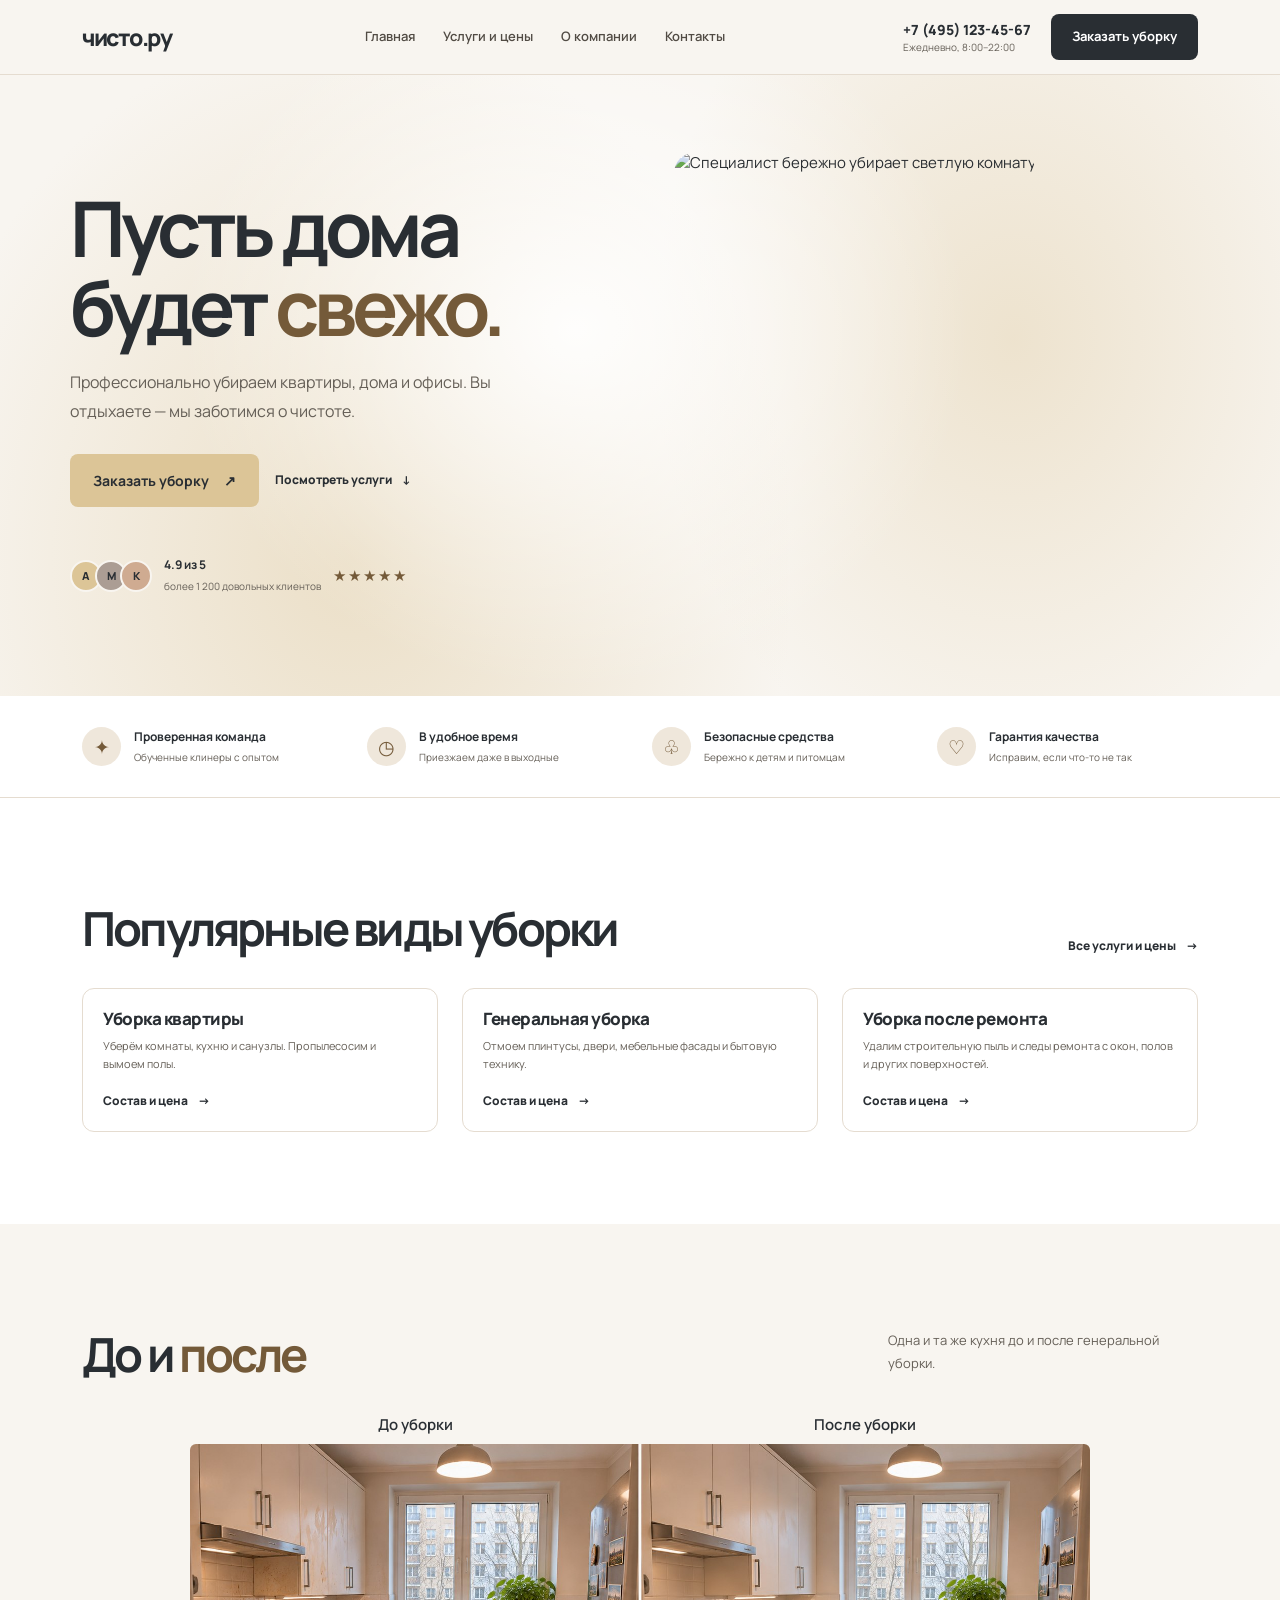
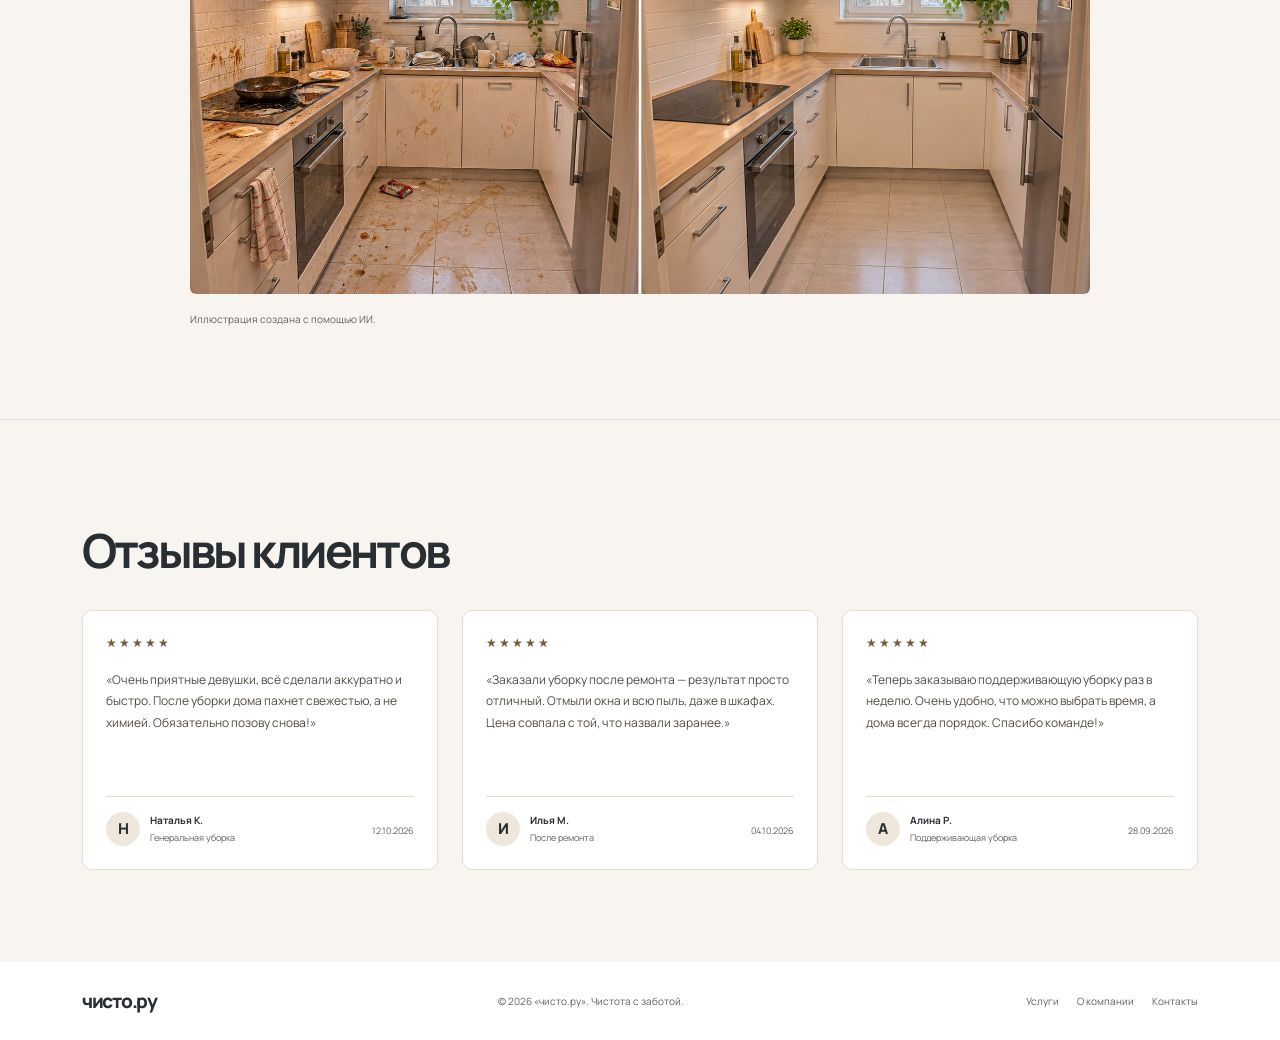
==== index.html @ b078b4db "feat: completed bootstrap website" ====
<!doctype html>
<html lang="ru">

<head>
  <meta charset="utf-8">
  <meta name="viewport" content="width=device-width, initial-scale=1">
  <meta name="description" content="Профессиональная уборка квартир, домов и офисов. Чисто, бережно, в удобное время.">
  <title>чисто.ру — клининговая компания</title>
  <link rel="preconnect" href="https://fonts.googleapis.com">
  <link rel="preconnect" href="https://fonts.gstatic.com" crossorigin>
  <link href="https://fonts.googleapis.com/css2?family=Manrope:wght@400;500;600;700;800&display=swap" rel="stylesheet">
  <link href="https://cdn.jsdelivr.net/npm/bootstrap@5.3.3/dist/css/bootstrap.min.css" rel="stylesheet">
  <link href="styles.css" rel="stylesheet">
</head>

<body>
  <nav class="navbar navbar-expand-lg sticky-top header">
    <div class="container"><a class="navbar-brand brand" href="#home">чисто.ру</a>
      <button class="navbar-toggler" type="button" data-bs-toggle="collapse" data-bs-target="#mainNav"
        aria-label="Открыть меню"><span class="navbar-toggler-icon"></span></button>
      <div class="collapse navbar-collapse" id="mainNav">
        <ul class="navbar-nav mx-auto mb-2 mb-lg-0">
          <li class="nav-item"><a class="nav-link header__link" href="#home">Главная</a></li>
          <li class="nav-item"><a class="nav-link header__link" href="services.html">Услуги и цены</a></li>
          <li class="nav-item"><a class="nav-link header__link" href="about.html">О компании</a></li>
          <li class="nav-item"><a class="nav-link header__link" href="contacts.html">Контакты</a></li>
        </ul>
        <div class="header__call"><a href="tel:+74951234567">+7 (495) 123-45-67</a><small>Ежедневно, 8:00–22:00</small>
        </div><button class="btn button--dark header__order" data-bs-toggle="modal"
          data-bs-target="#orderModal">Заказать уборку</button>
      </div>
    </div>
  </nav>

  <main>
    <section class="hero" id="home">
      <div class="container">
        <div class="row align-items-center g-5">
          <div class="col-lg-6 hero__content">
            <h1>Пусть дома<br>будет <em>свежо.</em></h1>
            <p class="hero__lead">Профессионально убираем квартиры, дома и офисы. Вы отдыхаете — мы заботимся о чистоте.
            </p>
            <div class="d-flex flex-wrap gap-3 align-items-center"><button class="btn button--accent btn-lg"
                data-bs-toggle="modal" data-bs-target="#orderModal">Заказать уборку <span>↗</span></button><a
                class="text-link" href="services.html">Посмотреть услуги <span>↓</span></a></div>
            <div class="hero__proof">
              <div class="hero__avatars"><span>А</span><span>М</span><span>К</span></div>
              <div><strong>4.9 из 5</strong><small>более 1 200 довольных клиентов</small></div>
              <div class="hero__stars">★★★★★</div>
            </div>
          </div>
          <div class="col-lg-6">
            <div class="hero__image"><img
                src="https://images.unsplash.com/photo-1581578731548-c64695cc6952?auto=format&fit=crop&w=1200&q=85"
                alt="Специалист бережно убирает светлую комнату">
            </div>
          </div>
        </div>
      </div>
    </section>

    <section class="benefits section--padded">
      <div class="container">
        <div class="row g-4">
          <div class="col-6 col-lg-3">
            <div class="benefits__item"><span class="benefits__icon">✦</span>
              <div><strong>Проверенная команда</strong><small>Обученные клинеры с опытом</small></div>
            </div>
          </div>
          <div class="col-6 col-lg-3">
            <div class="benefits__item"><span class="benefits__icon">◷</span>
              <div><strong>В удобное время</strong><small>Приезжаем даже в выходные</small></div>
            </div>
          </div>
          <div class="col-6 col-lg-3">
            <div class="benefits__item"><span class="benefits__icon">♧</span>
              <div><strong>Безопасные средства</strong><small>Бережно к детям и питомцам</small></div>
            </div>
          </div>
          <div class="col-6 col-lg-3">
            <div class="benefits__item"><span class="benefits__icon">♡</span>
              <div><strong>Гарантия качества</strong><small>Исправим, если что-то не так</small></div>
            </div>
          </div>
        </div>
      </div>
    </section>



    <section class="services section--padded" aria-labelledby="popularTitle">
      <div class="container">
        <div class="section-heading">
          <h2 id="popularTitle">Популярные виды уборки</h2>
          <a class="text-link" href="services.html">Все услуги и цены <span aria-hidden="true">→</span></a>
        </div>
        <div class="row g-4">
          <div class="col-md-4">
            <article class="service-card h-100 position-relative">
              <div class="service-card__body">
                <h3>Уборка квартиры</h3>
                <p>Уберём комнаты, кухню и санузлы. Пропылесосим и вымоем полы.</p>
                <a class="text-link stretched-link" href="services.html#apartment-cleaning">Состав и цена <span aria-hidden="true">→</span></a>
              </div>
            </article>
          </div>
          <div class="col-md-4">
            <article class="service-card h-100 position-relative">
              <div class="service-card__body">
                <h3>Генеральная уборка</h3>
                <p>Отмоем плинтусы, двери, мебельные фасады и бытовую технику.</p>
                <a class="text-link stretched-link" href="services.html#deep-cleaning">Состав и цена <span aria-hidden="true">→</span></a>
              </div>
            </article>
          </div>
          <div class="col-md-4">
            <article class="service-card h-100 position-relative">
              <div class="service-card__body">
                <h3>Уборка после ремонта</h3>
                <p>Удалим строительную пыль и следы ремонта с окон, полов и других поверхностей.</p>
                <a class="text-link stretched-link" href="services.html#post-renovation-cleaning">Состав и цена <span aria-hidden="true">→</span></a>
              </div>
            </article>
          </div>
        </div>
      </div>
    </section>

    <section class="comparison section--padded" aria-labelledby="comparisonTitle">
      <div class="container">
        <div class="section-heading">
          <h2 id="comparisonTitle">До и <em>после</em></h2>
          <p>Одна и та же кухня до и после генеральной уборки.</p>
        </div>
        <figure class="comparison__figure mx-auto mb-0">
          <div class="row g-0 text-center mb-2 fw-semibold" aria-hidden="true">
            <span class="col-6">До уборки</span>
            <span class="col-6">После уборки</span>
          </div>
          <img class="img-fluid rounded" src="kitchen-cleaning-before-after.jpg" width="1774" height="887" loading="lazy"
            alt="Одна и та же кухня целиком: слева грязная посуда, пятна и мусор, справа чистые поверхности и пол">
          <figcaption class="comparison__note">Иллюстрация создана с помощью ИИ.</figcaption>
        </figure>
      </div>
    </section>

    <section class="reviews section--padded border-top" aria-labelledby="homeReviewsTitle">
      <div class="container">
        <div class="section-heading">
          <h2 id="homeReviewsTitle">Отзывы клиентов</h2>
        </div>
        <div class="row g-4">
            <div class="col-md-4">
                <article class="review-card">
                    <div class="review-card__stars">★★★★★</div>
                    <p>«Очень приятные девушки, всё сделали аккуратно и быстро. После уборки дома пахнет
                        свежестью, а не химией. Обязательно позову снова!»</p>
                    <div class="review-card__person"><span>Н</span>
                        <div><strong>Наталья К.</strong><small>Генеральная уборка</small></div>
                        <time>12.10.2026</time>
                    </div>
                </article>
            </div>
            <div class="col-md-4">
                <article class="review-card">
                    <div class="review-card__stars">★★★★★</div>
                    <p>«Заказали уборку после ремонта — результат просто отличный. Отмыли окна и всю пыль, даже
                        в шкафах. Цена совпала с той, что назвали заранее.»</p>
                    <div class="review-card__person"><span>И</span>
                        <div><strong>Илья М.</strong><small>После ремонта</small></div><time>04.10.2026</time>
                    </div>
                </article>
            </div>
            <div class="col-md-4">
                <article class="review-card">
                    <div class="review-card__stars">★★★★★</div>
                    <p>«Теперь заказываю поддерживающую уборку раз в неделю. Очень удобно, что можно выбрать
                        время, а дома всегда порядок. Спасибо команде!»</p>
                    <div class="review-card__person"><span>А</span>
                        <div><strong>Алина Р.</strong><small>Поддерживающая уборка</small></div>
                        <time>28.09.2026</time>
                    </div>
                </article>
            </div>
        </div>
      </div>
    </section>
  </main>
  <footer class="footer">
    <div class="container d-flex flex-wrap justify-content-between align-items-center gap-3"><a
        class="navbar-brand brand" href="#home">чисто.ру</a><small>© 2026 «чисто.ру». Чистота с заботой.</small>
      <div><a href="services.html">Услуги</a><a href="about.html">О компании</a><a href="contacts.html">Контакты</a>
      </div>
    </div>
  </footer>

  <div class="modal fade" id="orderModal" tabindex="-1" aria-labelledby="orderTitle" aria-hidden="true">
    <div class="modal-dialog modal-dialog-centered">
      <div class="modal-content order-modal">
        <div class="modal-header">
          <div><span class="eyebrow">Это займёт минуту</span>
            <h2 class="modal-title" id="orderTitle">Заказать <em>уборку</em></h2>
          </div><button type="button" class="btn-close" data-bs-dismiss="modal" aria-label="Закрыть"></button>
        </div>
        <form id="orderForm">
          <div class="modal-body">
            <div class="row g-3">
              <div class="col-12"><label class="form-label" for="orderName">Ваше имя</label><input class="form-control"
                  id="orderName" name="name" placeholder="Как к вам обращаться?" required></div>
              <div class="col-12"><label class="form-label" for="orderPhone">Телефон</label><input class="form-control"
                  id="orderPhone" name="phone" type="tel" placeholder="+7 (___) ___-__-__" required></div>
              <div class="col-md-7"><label class="form-label" for="orderService">Вид уборки</label><select
                  class="form-select" id="orderService" name="service" required>
                  <option value="" selected disabled>Выберите услугу</option>
                  <option>Уборка квартиры</option>
                  <option>Уборка дома</option>
                  <option>Уборка офиса</option>
                  <option>Генеральная уборка</option>
                  <option>Уборка после ремонта</option>
                  <option>Поддерживающая уборка</option>
                </select></div>
              <div class="col-md-5"><label class="form-label" for="orderArea">Площадь, м²</label><input
                  class="form-control" id="orderArea" name="area" type="number" min="1" placeholder="Например, 60"
                  required></div>
              <div class="col-12"><label class="form-label" for="orderDate">Желаемая дата</label><input
                  class="form-control" id="orderDate" name="date" type="date" required></div>
            </div>
            <div class="form__success mt-3" role="status" hidden>Поля заполнены. В демонстрационном режиме данные не отправляются.</div>
          </div>
          <div class="modal-footer"><button class="btn button--accent w-100" type="submit">Проверить заявку
              <span>↗</span></button><small>Нажимая кнопку, вы соглашаетесь на обработку персональных данных.</small>
          </div>
        </form>
      </div>
    </div>
  </div>
  <script src="https://cdn.jsdelivr.net/npm/bootstrap@5.3.3/dist/js/bootstrap.bundle.min.js"></script>
  <script src="script.js"></script>
</body>

</html>
---- styles.css ----
/* Переменные, сброс и базовые стили */
:root {
  --ink: #292e33;
  --ink-hover: #424950;
  --champagne: #dcc597;
  --champagne-soft: #efe7db;
  --accent-ink: #745a39;
  --paper: #f8f5f0;
  --muted: #655f57;
  --line: #e5dcd0;
}
* {
  box-sizing: border-box;
}
html {
  scroll-behavior: smooth;
  scroll-padding-top: 85px;
}
body {
  font-family: 'Manrope',sans-serif;
  color: var(--ink);
  background: #fff;
  font-size: 15px;
}
/* Шапка и бренд */
.header {
  background: rgba(248,245,240,.96);
  border-bottom: 1px solid var(--line);
  padding: 14px 0;
}
.brand {
  font-size: 23px;
  font-weight: 800;
  letter-spacing: -1.3px;
  color: var(--ink);
  display: flex;
  align-items: center;
}
.brand:hover {
  color: var(--ink);
}
.header__link {
  font-size: 13px;
  font-weight: 600;
  color: #514b44!important;
  padding: 10px 14px!important;
  border-radius: 8px;
}
@media (prefers-reduced-motion: no-preference) {
  .header__link {
    transition: background-color .2s ease, color .2s ease;
  }
}
.header__link:hover,
.header__link:focus-visible {
  background-color: var(--champagne-soft);
  color: var(--ink)!important;
}
.header__call {
  display: flex;
  flex-direction: column;
  margin-right: 20px;
}
.header__call a {
  font-weight: 800;
  color: var(--ink);
  text-decoration: none;
  font-size: 14px;
}
.header__call small {
  font-size: 10px;
  color: var(--muted);
}
.btn {
  --bs-btn-focus-shadow-rgb: 116,90,57;
  border-radius: 8px;
  font-weight: 700;
  font-size: 13px;
  padding: 12px 20px;
}
.button--dark {
  background: var(--ink);
  color: white;
}
.button--dark:hover,
.button--dark:focus-visible {
  background: var(--ink-hover);
  color: #fff;
}
.button--accent {
  background: var(--champagne);
  color: var(--ink);
  border: 0;
}
.button--accent:hover,
.button--accent:focus-visible {
  background: #ceb27e;
  color: var(--ink);
}
.button--accent span {
  margin-left: 12px;
}
/* Главный экран */
.hero {
  padding: 72px 0 80px;
  background: var(--paper);
  background-image:
    radial-gradient(ellipse at center, rgba(255,255,255,.9), transparent 68%),
    radial-gradient(ellipse at center, rgba(220,197,151,.46), transparent 72%),
    radial-gradient(ellipse at center, rgba(220,197,151,.38), transparent 70%);
  background-repeat: no-repeat;
  background-size: 64% 120%, 68% 170%, 57% 150%;
  background-position: 36% 95%, -20% 10%, 118% 65%;
  overflow: hidden;
}
@media (prefers-reduced-motion: no-preference) {
  .hero {
    animation: hero-steam 14s ease-in-out 2 alternate;
  }
}
@keyframes hero-steam {
  to {
    background-position: 71% 38%, 28% 85%, 80% 15%;
  }
}
.hero__content {
  padding: 20px 25px 20px 12px;
}
.eyebrow {
  display: inline-flex;
  align-items: center;
  gap: 9px;
  color: var(--accent-ink);
  font-weight: 800;
  letter-spacing: 1.1px;
  text-transform: uppercase;
  font-size: 10px;
}
.eyebrow i {
  width: 7px;
  height: 7px;
  border-radius: 100%;
  background: var(--champagne);
}
h1,h2,h3,p {
  margin-top: 0;
}
h1 {
  font-size: clamp(50px,6vw,78px);
  line-height: 1.04;
  letter-spacing: -5px;
  font-weight: 700;
  margin: 21px 0;
}
h1 em,h2 em {
  font-style: normal;
  color: var(--accent-ink);
}
.hero__lead {
  font-size: 16px;
  line-height: 1.8;
  color: var(--muted);
  max-width: 440px;
  margin-bottom: 28px;
}
.btn-lg {
  padding: 16px 23px;
  font-size: 14px;
}
.text-link {
  color: var(--ink);
  font-size: 12px;
  font-weight: 800;
  text-decoration: none;
  border: 0;
  background: none;
}
.text-link span {
  margin-left: 8px;
}
.text-link:hover {
  color: var(--accent-ink);
}
.hero__proof {
  display: flex;
  align-items: center;
  gap: 12px;
  margin-top: 49px;
}
.hero__avatars {
  display: flex;
  padding-left: 0;
}
.hero__avatars span {
  display: grid;
  place-items: center;
  width: 32px;
  height: 32px;
  border-radius: 50%;
  border: 2px solid var(--paper);
  margin-left: -7px;
  background: #cfab91;
  font-size: 11px;
  font-weight: 800;
}
.hero__avatars span:first-child {
  margin-left: 0;
  background: var(--champagne);
}
.hero__avatars span:nth-child(2) {
  background: #ab9d94;
}
.hero__proof strong {
  font-size: 12px;
  display: block;
}
.hero__proof small {
  font-size: 10px;
  color: var(--muted);
}
.hero__stars {
  margin-right: auto;
  color: var(--accent-ink);
  letter-spacing: 2px;
}
.hero__image {
  height: 460px;
  position: relative;
  border-radius: 180px 180px 12px 12px;
  overflow: visible;
  margin: 0 20px 0 10px;
}
.hero__image>img {
  width: 100%;
  height: 100%;
  object-fit: cover;
  border-radius: inherit;
  filter: saturate(.75);
}
.hero__note {
  position: absolute;
  bottom: 25px;
  left: -35px;
  background: #fff;
  padding: 15px 19px;
  border-radius: 10px;
  display: flex;
  gap: 12px;
  align-items: center;
  box-shadow: 0 12px 35px #292e331c;
}
.hero__note-icon {
  display: grid;
  place-items: center;
  background: var(--champagne);
  width: 34px;
  height: 34px;
  border-radius: 50%;
  font-size: 18px;
}
.hero__note strong,.hero__note small {
  display: block;
}
.hero__note strong {
  font-size: 12px;
}
.hero__note small {
  font-size: 10px;
  color: var(--muted);
  margin-top: 3px;
}
/* Общие отступы секций */
.section--padded {
  padding: 92px 0;
}
/* Преимущества */
.benefits {
  padding: 31px 0;
  border-bottom: 1px solid var(--line);
}
.benefits__item {
  display: flex;
  align-items: center;
  gap: 13px;
  height: 100%;
}
.benefits__icon {
  flex: 0 0 39px;
  height: 39px;
  border-radius: 50%;
  display: grid;
  place-items: center;
  background: var(--champagne-soft);
  color: var(--accent-ink);
  font-size: 19px;
}
.benefits__item strong,.benefits__item small {
  display: block;
}
.benefits__item strong {
  font-size: 12px;
}
.benefits__item small {
  font-size: 10px;
  color: var(--muted);
  margin-top: 4px;
}
/* Услуги и цены */
.services {
  background: #fff;
}
.section-heading {
  display: flex;
  align-items: flex-end;
  justify-content: space-between;
  margin-bottom: 33px;
}
.section-heading h2,.about__content h2,.contacts__info h2 {
  font-size: 47px;
  line-height: 1.12;
  letter-spacing: -2.8px;
  font-weight: 700;
  margin: 12px 0 0;
}
.section-heading>p {
  max-width: 310px;
  color: var(--muted);
  font-size: 13px;
  line-height: 1.8;
  margin-bottom: 5px;
}
.service-filters {
  display: flex;
  gap: 8px;
  flex-wrap: wrap;
  margin-bottom: 22px;
}
.service-filters__button {
  border: 1px solid var(--line);
  color: var(--muted);
  border-radius: 25px;
  background: #fff;
  padding: 9px 16px;
  font: 600 11px 'Manrope',sans-serif;
}
.service-filters__button.service-filters__button--active,.service-filters__button:hover {
  background: var(--ink);
  color: #fff;
  border-color: var(--ink);
}
.services__item {
  transition: opacity .2s,transform .2s;
}
.services__item.services__item--hidden {
  display: none;
}
.service-card {
  border: 1px solid var(--line);
  border-radius: 12px;
  overflow: hidden;
  height: 100%;
  transition: transform .2s,box-shadow .2s;
}
.service-card:hover {
  transform: translateY(-4px);
  box-shadow: 0 15px 35px #292e3310;
}
.service-card__photo {
  height: 180px;
  position: relative;
  background-size: cover;
  background-position: center;
}
.service-card__photo:after {
  content: '';
  position: absolute;
  inset: 0;
  background: linear-gradient(0deg,#292e3380,transparent 60%);
}
.service-card__photo span {
  position: absolute;
  left: 17px;
  bottom: 14px;
  z-index: 1;
  color: #fff;
  font-size: 10px;
  letter-spacing: .6px;
  text-transform: uppercase;
}
.service-card__photo--bathroom {
  background-image: url('https://images.unsplash.com/photo-1584622650111-993a426fbf0a?auto=format&fit=crop&w=900&q=80');
}
.service-card__photo--living-room {
  background-image: url('https://images.unsplash.com/photo-1600607687939-ce8a6c25118c?auto=format&fit=crop&w=900&q=80');
}
.service-card__photo--renovation {
  background-image: url('https://images.unsplash.com/photo-1600566753086-00f18fb6b3ea?auto=format&fit=crop&w=900&q=80');
}
.service-card__photo--house {
  background-image: url('https://images.unsplash.com/photo-1600210492486-724fe5c67fb0?auto=format&fit=crop&w=900&q=80');
}
.service-card__photo--office {
  background-image: url('https://images.unsplash.com/photo-1497366754035-f200968a6e72?auto=format&fit=crop&w=900&q=80');
}
.service-card__photo--apartment {
  background-image: url('https://images.unsplash.com/photo-1600607687920-4e2a09cf159d?auto=format&fit=crop&w=900&q=80');
}
.service-card__body {
  padding: 20px;
}
.service-card__body h3 {
  font-size: 17px;
  font-weight: 800;
  letter-spacing: -.5px;
}
.service-card__arrow {
  color: var(--accent-ink);
  font-size: 20px;
  line-height: 18px;
}
.service-card__body p {
  font-size: 11px;
  color: var(--muted);
  min-height: 34px;
  line-height: 1.6;
}
.service-card__body ul {
  list-style: none;
  padding: 0;
  margin: 15px 0 20px;
  border-top: 1px solid var(--line);
}
.service-card__body li {
  font-size: 11px;
  color: #514b44;
  padding: 7px 0;
  border-bottom: 1px solid var(--line);
}
.service-card__body li:before {
  content: '✓';
  color: var(--accent-ink);
  margin-right: 8px;
}
.service-card__price-row {
  display: flex;
  align-items: center;
  justify-content: space-between;
}
.service-card__price-row>span {
  font-size: 11px;
  color: var(--muted);
}
.service-card__price-row b {
  font-size: 16px;
  color: var(--ink);
}
.service-card__price-row .text-link {
  font-size: 10px;
}
.services__note,.comparison__note {
  font-size: 10px;
  color: var(--muted);
  margin-top: 18px;
}
/* Примеры уборки */
.comparison {
  background: var(--paper);
}
.comparison__figure {
  max-width: 900px;
}
/* О компании */
.about__image {
  height: 490px;
  position: relative;
}
.about__image img {
  width: 100%;
  height: 100%;
  object-fit: cover;
  border-radius: 12px 130px 12px 12px;
}
.about__stamp {
  position: absolute;
  right: -15px;
  bottom: 30px;
  background: var(--champagne);
  width: 110px;
  height: 110px;
  border-radius: 50%;
  display: flex;
  flex-direction: column;
  justify-content: center;
  align-items: center;
  transform: rotate(9deg);
}
.about__stamp strong {
  font-size: 30px;
  line-height: 1;
}
.about__stamp small {
  text-align: center;
  font-size: 9px;
  line-height: 1.4;
}
.about__content {
  padding-left: 35px;
}
.about__content h2 {
  margin: 13px 0 18px;
}
.about__content>p,.contacts__info>p {
  color: var(--muted);
  font-size: 13px;
  line-height: 1.8;
}
.about__points {
  margin: 25px 0;
}
.about__points>div {
  display: flex;
  gap: 16px;
  padding: 12px 0;
  border-bottom: 1px solid var(--line);
}
.about__points b {
  font-size: 11px;
  color: var(--accent-ink);
}
.about__points strong,.about__points small {
  display: block;
}
.about__points strong {
  font-size: 12px;
}
.about__points small {
  font-size: 10px;
  color: var(--muted);
  margin-top: 4px;
}
.button--outline-dark {
  border: 1px solid #8a7761;
  color: var(--ink);
  font-size: 11px;
}
.button--outline-dark:hover,
.button--outline-dark:focus-visible {
  background: var(--ink);
  color: white;
}
/* Отзывы */
.reviews {
  background: var(--paper);
}
.reviews__score {
  text-align: right;
}
.reviews__score span,.review-card__stars {
  color: var(--accent-ink);
  letter-spacing: 2px;
}
.reviews__score strong,.reviews__score small {
  display: block;
}
.reviews__score strong {
  font-size: 16px;
  margin-top: 5px;
}
.reviews__score small {
  font-size: 10px;
  color: var(--muted);
}
.review-card {
  height: 100%;
  background: #fff;
  border: 1px solid var(--line);
  border-radius: 10px;
  padding: 23px;
}
.review-card__stars {
  font-size: 12px;
}
.review-card>p {
  font-size: 12px;
  line-height: 1.8;
  color: #514b44;
  min-height: 110px;
  margin: 17px 0;
}
.review-card__person {
  display: flex;
  align-items: center;
  gap: 10px;
  border-top: 1px solid var(--line);
  padding-top: 15px;
}
.review-card__person>span {
  width: 34px;
  height: 34px;
  border-radius: 50%;
  background: var(--champagne-soft);
  display: grid;
  place-items: center;
  font-weight: 800;
}
.review-card__person strong,.review-card__person small {
  display: block;
}
.review-card__person strong {
  font-size: 10px;
}
.review-card__person small,.review-card__person time {
  font-size: 9px;
  color: var(--muted);
  margin-top: 3px;
}
.review-card__person time {
  margin-left: auto;
}
/* Контакты и форма */
.contacts {
  background: var(--ink);
  padding: 80px 0;
}
.contacts__layout {
  display: grid;
  grid-template-columns: 1fr 390px;
  gap: 80px;
  max-width: 970px;
  margin: auto;
  align-items: center;
}
.contacts__info .eyebrow {
  color: var(--champagne);
}
.contacts__info h2 {
  color: white;
  margin: 15px 0;
}
.contacts__info h2 em {
  color: var(--champagne);
}
.contacts__info>p {
  color: #e8e0d6;
  max-width: 360px;
  margin-bottom: 28px;
}
.contacts__detail {
  margin-top: 17px;
}
.contacts__detail small,.contacts__detail strong,.contacts__detail a {
  display: block;
}
.contacts__detail small {
  color: #cfc4b6;
  font-size: 10px;
}
.contacts__detail a,.contacts__detail strong {
  color: #fff;
  font-size: 14px;
  text-decoration: none;
  margin-top: 4px;
}
.contact-form {
  padding: 28px;
  background: #fff;
  border-radius: 12px;
}
.contact-form h3 {
  font-size: 19px;
  font-weight: 800;
  margin-bottom: 5px;
}
.contact-form>p {
  font-size: 11px;
  color: var(--muted);
  margin-bottom: 20px;
}
.contact-form label,.form-label {
  font-size: 10px;
  font-weight: 700;
  margin-bottom: 6px;
}
.form-control,.form-select {
  border-color: #b8ab9c;
  border-radius: 7px;
  padding: 11px 12px;
  font-size: 12px;
  margin-bottom: 14px;
}
.form-control:focus,.form-select:focus {
  border-color: var(--accent-ink);
  box-shadow: 0 0 0 .2rem #dcc59770;
}
.contact-form__privacy,.modal-footer>small {
  display: block;
  color: var(--muted);
  font-size: 9px;
  line-height: 1.5;
  margin-top: 11px;
}
.form__success {
  font-size: 12px;
  color: var(--ink);
  background: var(--champagne-soft);
  padding: 11px;
  border-radius: 7px;
}
/* Подвал и модальное окно */
.footer {
  padding: 25px 0;
}
.footer .brand {
  font-size: 19px;
}
.footer>div>small {
  color: var(--muted);
  font-size: 10px;
}
.footer>div>div {
  display: flex;
  gap: 18px;
}
.footer>div>div a {
  font-size: 10px;
  color: var(--muted);
  text-decoration: none;
}
.order-modal {
  border: 0;
  border-radius: 13px;
  padding: 5px;
}
.modal-header,.modal-footer {
  border: 0;
  padding: 22px 25px 12px;
}
.modal-title {
  font-size: 32px;
  font-weight: 800;
  letter-spacing: -1.5px;
  margin-top: 7px;
}
.modal-body {
  padding: 10px 25px;
}
.modal-footer {
  padding: 10px 25px 24px;
  display: block;
}
.modal-footer .btn {
  padding: 14px;
}
.modal-footer>small {
  text-align: center;
}
.btn-close {
  --bs-btn-close-focus-shadow: 0 0 0 .2rem #dcc59770;
  align-self: flex-start;
}
.form-label {
  margin-bottom: 6px;
}
/* Адаптивные правила */
@media(max-width:991px) {
  .navbar-collapse {
    padding: 12px 0;
  }
  .header__call {
    margin: 10px 0;
  }
  /* Главный экран */
  .hero {
    padding: 50px 0;
  }
  .hero__image {
    height: 390px;
    margin: 0 10px;
  }
  .hero__content {
    padding: 0;
  }
  .contacts__layout {
    grid-template-columns: 1fr 340px;
    gap: 35px;
  }
}
@media(max-width:767px) {
  /* Общие отступы секций */
  .section--padded {
    padding: 65px 0;
  }
  /* Главный экран */
  .hero {
    padding: 45px 0 55px;
  }
  .hero__content {
    padding: 0 5px;
  }
  .hero h1 {
    font-size: 60px;
  }
  .hero__image {
    height: 330px;
    margin: 15px 15px 10px 20px;
  }
  .hero__note {
    left: -15px;
  }
  .section-heading {
    align-items: flex-start;
    gap: 18px;
    flex-direction: column;
  }
  .section-heading h2,.about__content h2,.contacts__info h2 {
    font-size: 39px;
  }
  .section-heading>p {
    margin: 0;
  }
  /* О компании */
  .about__image {
    height: 370px;
    margin-right: 15px;
  }
  .about__content {
    padding: 10px 8px 0;
  }
  .contacts__layout {
    grid-template-columns: 1fr;
    gap: 30px;
  }
  .contact-form {
    max-width: 480px;
  }
  /* Контакты и форма */
  .contacts {
    padding: 60px 0;
  }
  .review-card>p {
    min-height: 0;
  }
  .reviews__score {
    align-self: flex-end;
  }
  .footer>div {
    justify-content: center!important;
    text-align: center;
  }
  .footer>div>div {
    width: 100%;
    justify-content: center;
  }
}
@media(max-width:420px) {
  .hero h1 {
    font-size: 53px;
  }
  .hero__proof {
    gap: 7px;
  }
  .hero__stars {
    font-size: 12px;
    letter-spacing: 1px;
  }
  .benefits__item {
    align-items: flex-start;
    gap: 8px;
  }
  .benefits__item strong {
    font-size: 10px;
  }
  .benefits__item small {
    font-size: 9px;
  }
  .benefits__icon {
    flex-basis: 32px;
    height: 32px;
  }
}
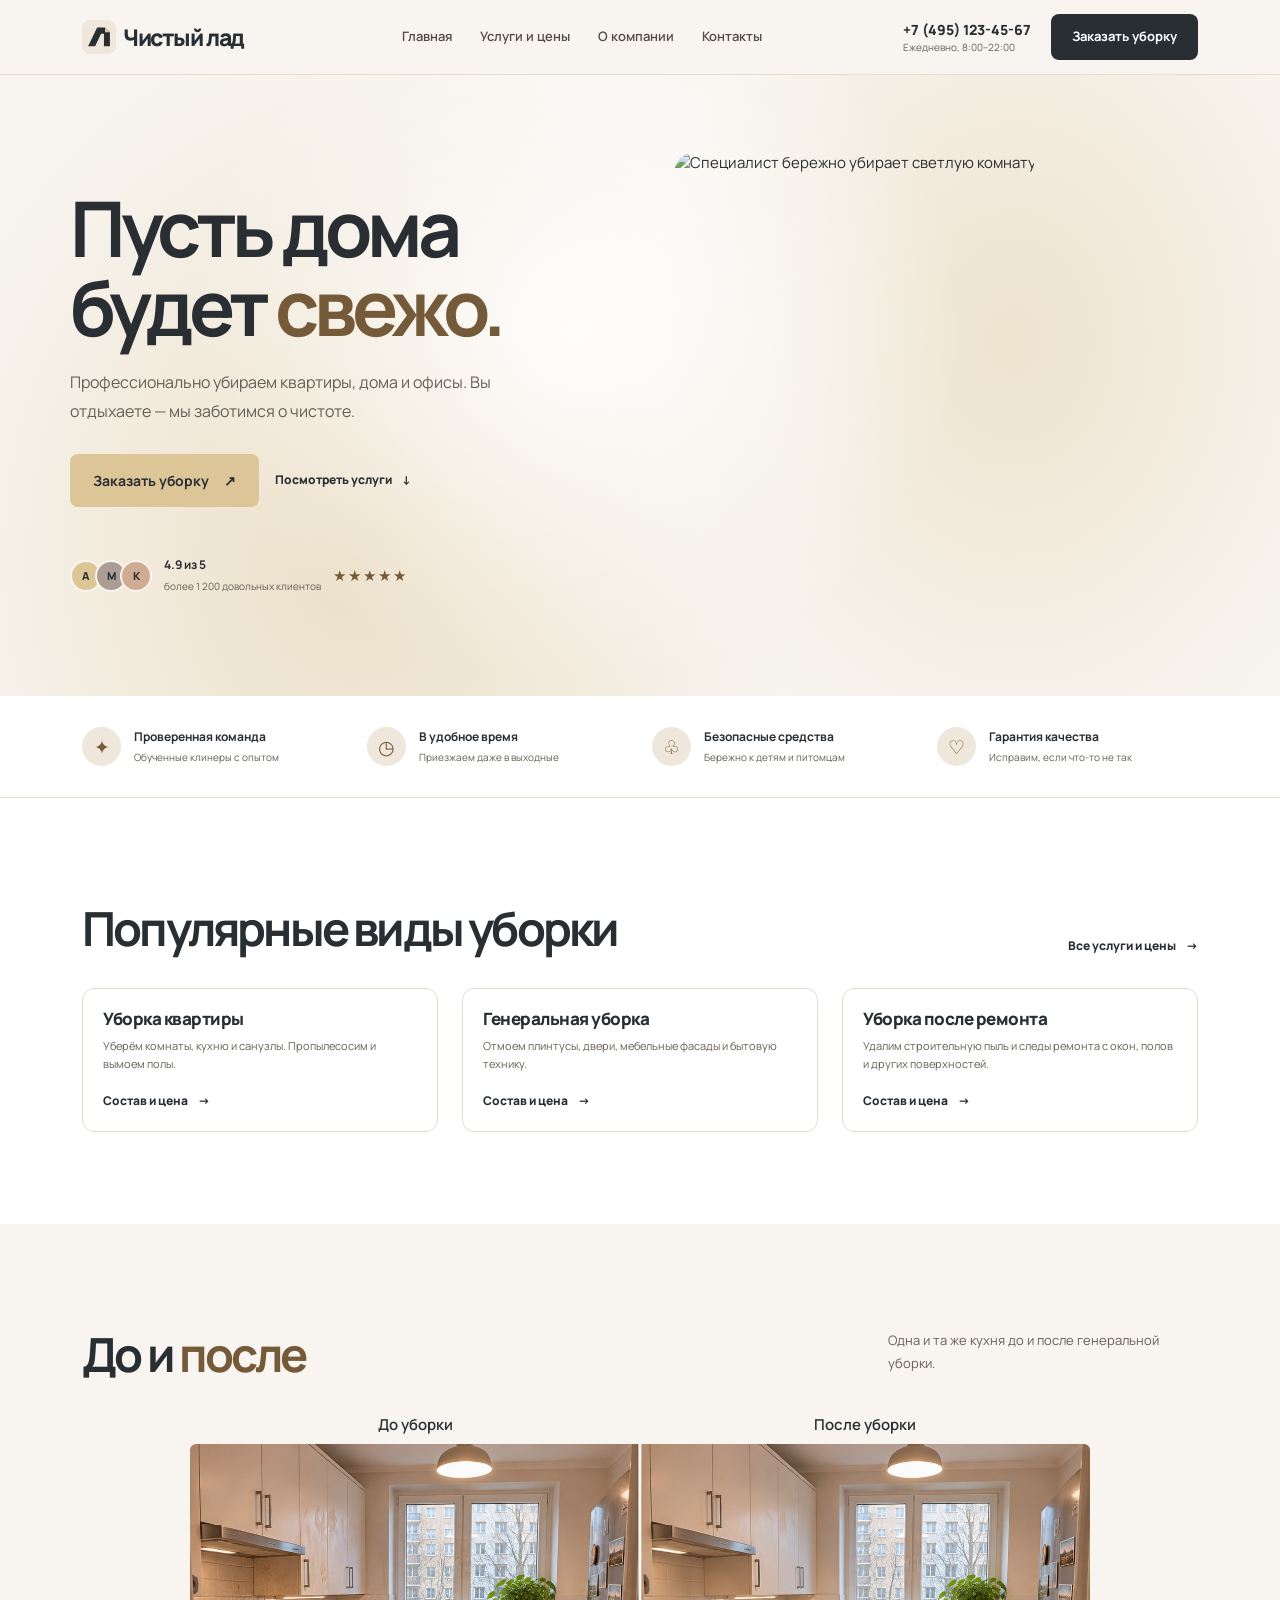
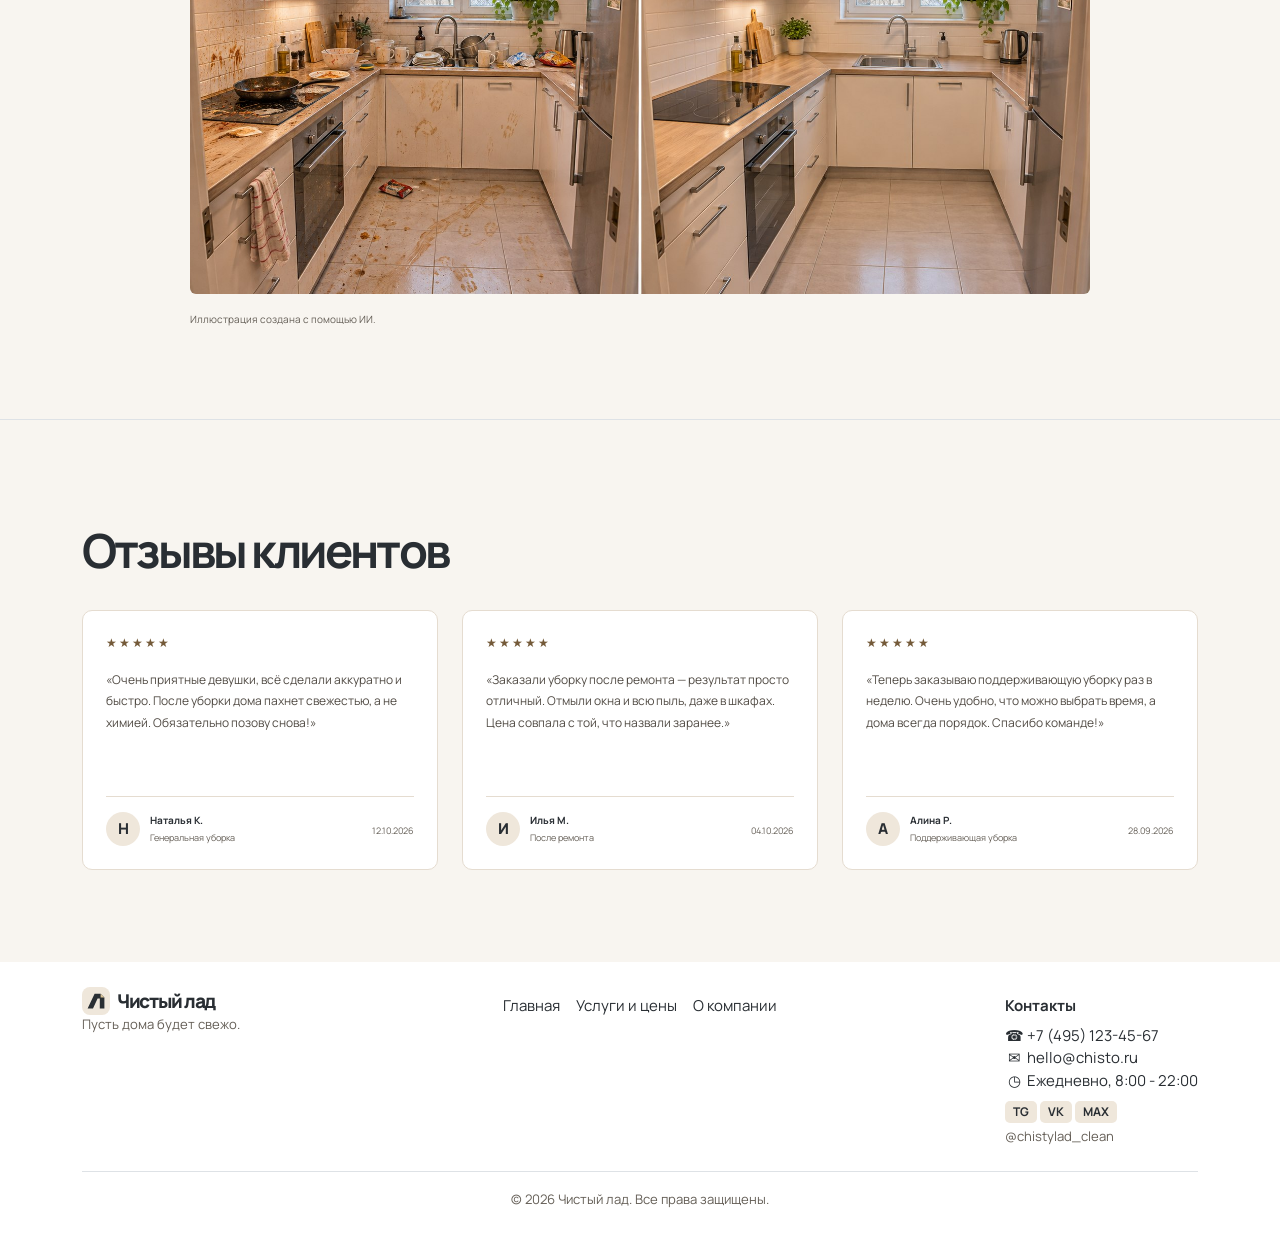
==== commit 32a1645e: "fix: footer, bread crumbs, up btn" ====
--- a/index.html
+++ b/index.html
@@ -5,7 +5,7 @@
   <meta charset="utf-8">
   <meta name="viewport" content="width=device-width, initial-scale=1">
   <meta name="description" content="Профессиональная уборка квартир, домов и офисов. Чисто, бережно, в удобное время.">
-  <title>чисто.ру — клининговая компания</title>
+  <title>Чистый лад — клининговая компания</title>
   <link rel="preconnect" href="https://fonts.googleapis.com">
   <link rel="preconnect" href="https://fonts.gstatic.com" crossorigin>
   <link href="https://fonts.googleapis.com/css2?family=Manrope:wght@400;500;600;700;800&display=swap" rel="stylesheet">
@@ -13,9 +13,9 @@
   <link href="styles.css" rel="stylesheet">
 </head>
 
-<body>
+<body id="top">
   <nav class="navbar navbar-expand-lg sticky-top header">
-    <div class="container"><a class="navbar-brand brand" href="#home">чисто.ру</a>
+    <div class="container"><a class="navbar-brand brand" href="#home"><span class="brand__mark" aria-hidden="true"></span>Чистый лад</a>
       <button class="navbar-toggler" type="button" data-bs-toggle="collapse" data-bs-target="#mainNav"
         aria-label="Открыть меню"><span class="navbar-toggler-icon"></span></button>
       <div class="collapse navbar-collapse" id="mainNav">
@@ -187,12 +187,34 @@
     </section>
   </main>
   <footer class="footer">
-    <div class="container d-flex flex-wrap justify-content-between align-items-center gap-3"><a
-        class="navbar-brand brand" href="#home">чисто.ру</a><small>© 2026 «чисто.ру». Чистота с заботой.</small>
-      <div><a href="services.html">Услуги</a><a href="about.html">О компании</a><a href="contacts.html">Контакты</a>
-      </div>
+    <div class="container">
+      <div class="row g-4 align-items-start">
+        <div class="col-md-4">
+          <a class="navbar-brand brand" href="#top"><span class="brand__mark" aria-hidden="true"></span>Чистый лад</a>
+          <small class="footer__slogan">Пусть дома будет свежо.</small>
+        </div>
+        <div class="col-md-4 text-md-center">
+          <nav class="d-flex flex-wrap gap-3 align-items-center justify-content-md-center footer__heading" aria-label="Навигация в подвале">
+            <a href="#top">Главная</a><a href="services.html">Услуги и цены</a><a href="about.html">О компании</a>
+          </nav>
+        </div>
+        <div class="col-md-4 d-md-flex justify-content-md-end">
+          <div class="text-start">
+            <div class="d-flex align-items-center gap-2 footer__heading">
+              <a class="fw-bold" href="contacts.html">Контакты</a>
+            </div>
+            <a class="d-block" href="tel:+74951234567"><span class="footer__contact-icon" aria-hidden="true">☎︎</span> +7 (495) 123-45-67</a>
+            <a class="d-block" href="mailto:hello@chisto.ru"><span class="footer__contact-icon" aria-hidden="true">✉︎</span> hello@chisto.ru</a>
+            <div><span class="footer__contact-icon" aria-hidden="true">◷</span> Ежедневно, 8:00 - 22:00</div>
+            <div class="mt-2"><a class="social-label" href="https://t.me/chistylad_clean" aria-label="Telegram">TG</a> <a class="social-label" href="https://vk.com/chistylad_clean" aria-label="ВКонтакте">VK</a> <a class="social-label" href="https://max.ru/channel_chistylad_clean" aria-label="MAX">MAX</a></div>
+            <small class="d-block mt-1">@chistylad_clean</small>
+          </div>
+        </div>
+      </div>
+      <p class="footer__copyright text-center mt-4 pt-3 mb-0 border-top"><small>© 2026 Чистый лад. Все права защищены.</small></p>
     </div>
   </footer>
+  <a class="back-to-top" hidden href="#top" aria-label="Наверх" title="Наверх"><span aria-hidden="true"></span><span aria-hidden="true"></span></a>
 
   <div class="modal fade" id="orderModal" tabindex="-1" aria-labelledby="orderTitle" aria-hidden="true">
     <div class="modal-dialog modal-dialog-centered">
--- a/styles.css
+++ b/styles.css
@@ -35,6 +35,29 @@
   color: var(--ink);
   display: flex;
   align-items: center;
+  gap: 7px;
+}
+.brand__mark {
+  position: relative;
+  flex: 0 0 auto;
+  width: 34px;
+  height: 34px;
+  border-radius: 8px;
+  background: var(--champagne-soft);
+}
+.brand__mark::before,
+.brand__mark::after {
+  content: "";
+  position: absolute;
+  inset: 4px;
+}
+.brand__mark::before {
+  background: var(--ink);
+  clip-path: polygon(8% 87%, 43% 14%, 73% 14%, 92% 33%, 92% 87%, 69% 87%, 69% 38%, 58% 38%, 35% 87%);
+}
+.brand__mark::after {
+  background: var(--champagne);
+  clip-path: polygon(73% 14%, 92% 33%, 73% 33%);
 }
 .brand:hover {
   color: var(--ink);
@@ -661,6 +684,21 @@
   text-decoration: none;
   margin-top: 4px;
 }
+.contacts__faq {
+  --bs-accordion-btn-padding-x: 1.5rem;
+  --bs-accordion-btn-padding-y: 1.25rem;
+  --bs-accordion-body-padding-x: 1.5rem;
+  --bs-accordion-body-padding-y: 1.25rem;
+  --bs-accordion-color: var(--ink);
+  --bs-accordion-border-color: var(--line);
+  --bs-accordion-btn-color: var(--ink);
+  --bs-accordion-active-color: var(--ink);
+  --bs-accordion-active-bg: var(--champagne-soft);
+  --bs-accordion-btn-focus-box-shadow: inset 0 0 0 2px var(--accent-ink);
+}
+.contacts__faq .accordion-body a {
+  color: var(--accent-ink);
+}
 .contact-form {
   padding: 28px;
   background: #fff;
@@ -713,18 +751,66 @@
 .footer .brand {
   font-size: 19px;
 }
-.footer>div>small {
-  color: var(--muted);
-  font-size: 10px;
-}
-.footer>div>div {
-  display: flex;
-  gap: 18px;
-}
-.footer>div>div a {
-  font-size: 10px;
-  color: var(--muted);
+.footer .brand__mark {
+  width: 28px;
+  height: 28px;
+}
+.footer__heading {
+  min-height: 38px;
+}
+.footer__contact-icon {
+  display: inline-block;
+  width: 1.25em;
+  text-align: center;
+}
+.footer__slogan {
+  display: block;
+}
+.footer small {
+  color: var(--muted);
+}
+.footer a:not(.brand) {
+  color: var(--ink);
   text-decoration: none;
+}
+.footer a:not(.brand):hover {
+  color: var(--accent-ink);
+}
+.back-to-top {
+  position: fixed;
+  right: 1rem;
+  bottom: 1rem;
+  z-index: 1020;
+  color: var(--ink);
+  box-shadow: 0 4px 14px #292e3320;
+  flex-direction: column;
+  align-items: center;
+  justify-content: center;
+  gap: 1px;
+  width: 38px;
+  height: 38px;
+  border: 1px solid var(--line);
+  border-radius: 8px;
+  background: var(--paper);
+}
+.back-to-top:hover {
+  background: var(--champagne-soft);
+}
+.back-to-top span {
+  width: 8px;
+  height: 8px;
+  border-top: 2px solid currentColor;
+  border-left: 2px solid currentColor;
+  transform: rotate(45deg);
+}
+.social-label {
+  display: inline-block;
+  padding: 2px 8px;
+  border-radius: 5px;
+  background: var(--champagne-soft);
+  color: var(--ink);
+  font-size: 12px;
+  font-weight: 700;
 }
 .order-modal {
   border: 0;
@@ -843,14 +929,6 @@
   .reviews__score {
     align-self: flex-end;
   }
-  .footer>div {
-    justify-content: center!important;
-    text-align: center;
-  }
-  .footer>div>div {
-    width: 100%;
-    justify-content: center;
-  }
 }
 @media(max-width:420px) {
   .hero h1 {
@@ -878,3 +956,32 @@
     height: 32px;
   }
 }
+
+.back-to-top:not([hidden]) {
+  display: inline-flex;
+}
+.page-breadcrumbs .breadcrumb {
+  margin: 0;
+  padding: 12px 0;
+}
+.page-breadcrumbs a {
+  color: var(--accent-ink);
+}
+.social-label {
+  text-decoration: none;
+}
+.contacts__detail .social-label {
+  display: inline-grid;
+  place-items: center;
+  width: 30px;
+  height: 30px;
+  margin-top: 0;
+  padding: 0;
+  color: var(--ink);
+  font-size: 10px;
+  vertical-align: middle;
+}
+a.social-label:hover {
+  background: var(--champagne);
+  color: var(--ink);
+}
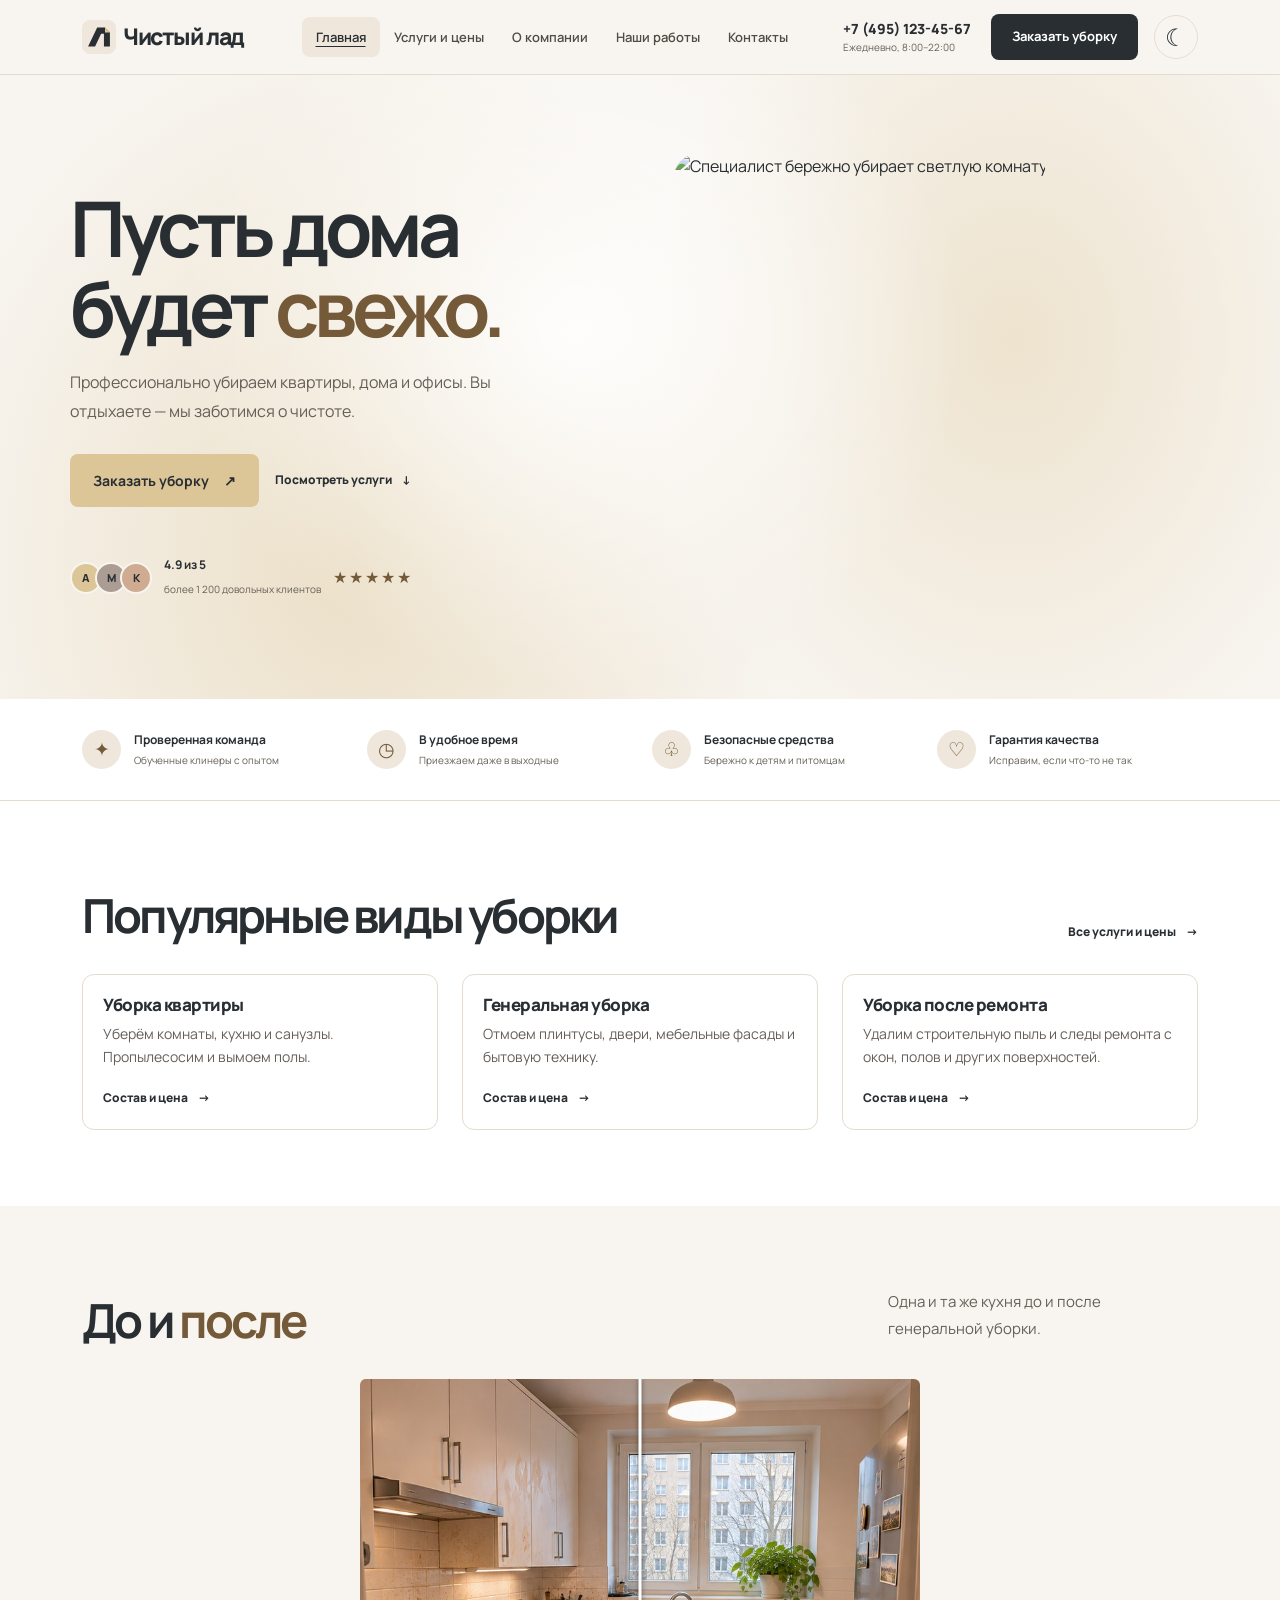
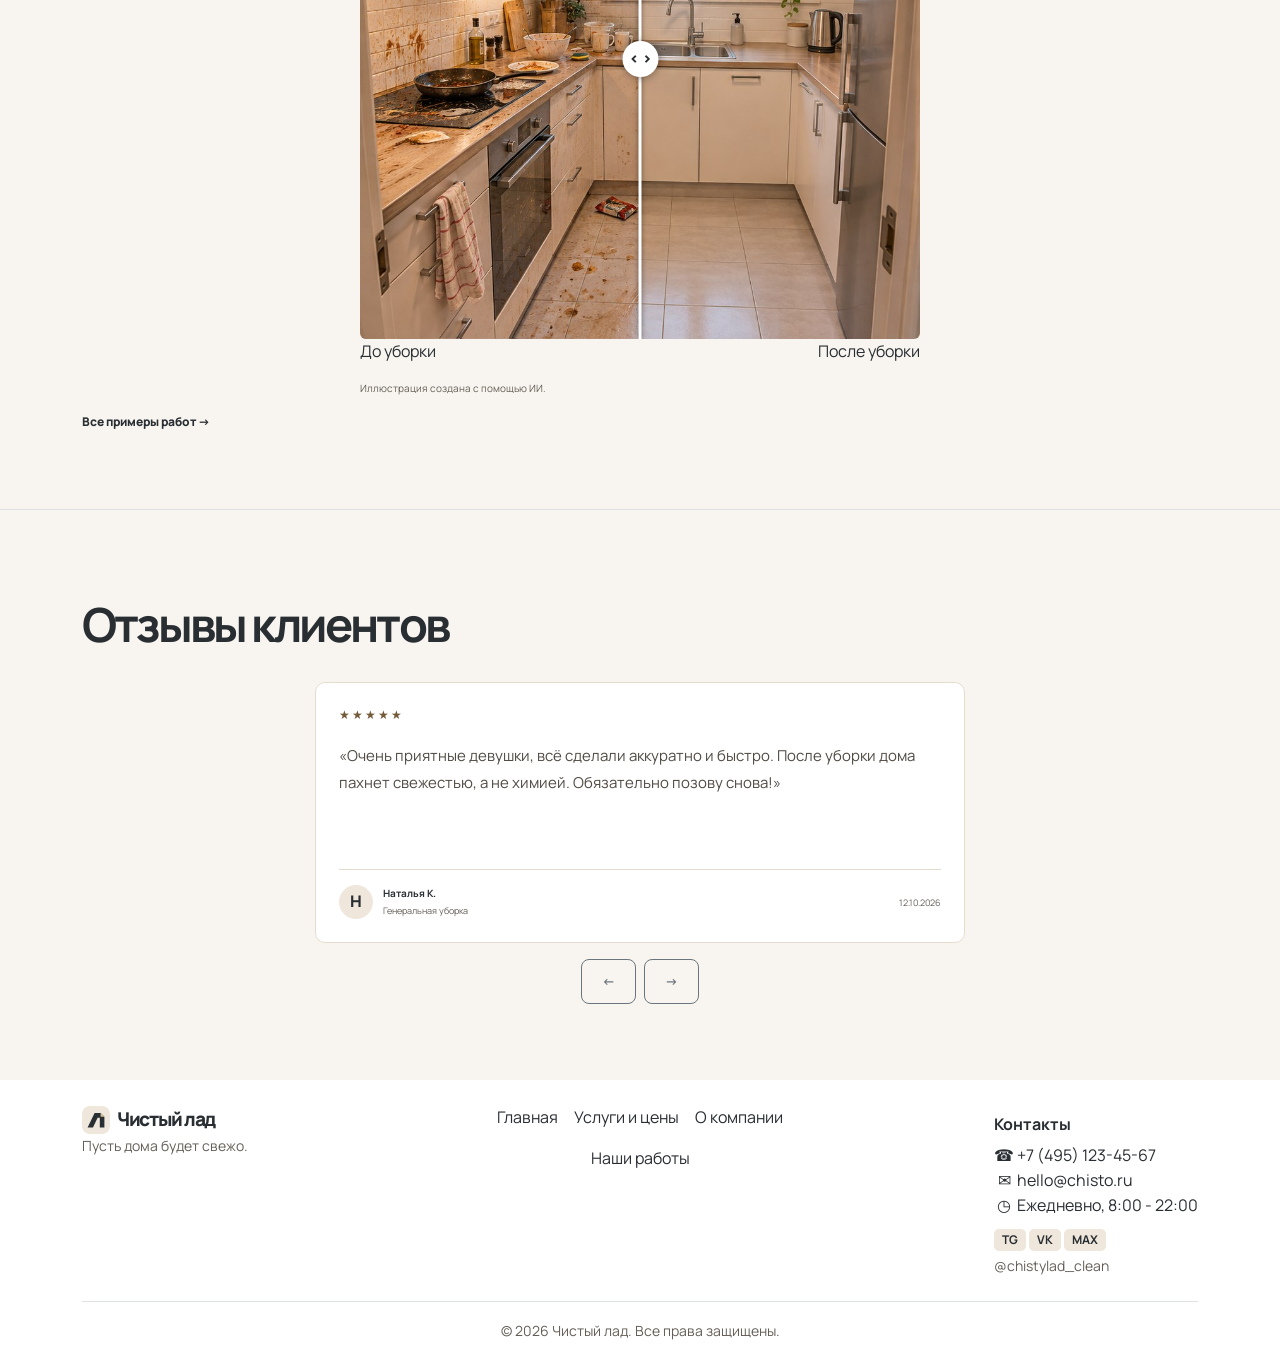
==== commit cb03651c: "feat: add improvements" ====
--- a/index.html
+++ b/index.html
@@ -1,263 +1,278 @@
-<!doctype html>
-<html lang="ru">
-
-<head>
-  <meta charset="utf-8">
-  <meta name="viewport" content="width=device-width, initial-scale=1">
-  <meta name="description" content="Профессиональная уборка квартир, домов и офисов. Чисто, бережно, в удобное время.">
-  <title>Чистый лад — клининговая компания</title>
-  <link rel="preconnect" href="https://fonts.googleapis.com">
-  <link rel="preconnect" href="https://fonts.gstatic.com" crossorigin>
-  <link href="https://fonts.googleapis.com/css2?family=Manrope:wght@400;500;600;700;800&display=swap" rel="stylesheet">
-  <link href="https://cdn.jsdelivr.net/npm/bootstrap@5.3.3/dist/css/bootstrap.min.css" rel="stylesheet">
-  <link href="styles.css" rel="stylesheet">
-</head>
-
-<body id="top">
-  <nav class="navbar navbar-expand-lg sticky-top header">
-    <div class="container"><a class="navbar-brand brand" href="#home"><span class="brand__mark" aria-hidden="true"></span>Чистый лад</a>
-      <button class="navbar-toggler" type="button" data-bs-toggle="collapse" data-bs-target="#mainNav"
-        aria-label="Открыть меню"><span class="navbar-toggler-icon"></span></button>
-      <div class="collapse navbar-collapse" id="mainNav">
-        <ul class="navbar-nav mx-auto mb-2 mb-lg-0">
-          <li class="nav-item"><a class="nav-link header__link" href="#home">Главная</a></li>
-          <li class="nav-item"><a class="nav-link header__link" href="services.html">Услуги и цены</a></li>
-          <li class="nav-item"><a class="nav-link header__link" href="about.html">О компании</a></li>
-          <li class="nav-item"><a class="nav-link header__link" href="contacts.html">Контакты</a></li>
-        </ul>
-        <div class="header__call"><a href="tel:+74951234567">+7 (495) 123-45-67</a><small>Ежедневно, 8:00–22:00</small>
-        </div><button class="btn button--dark header__order" data-bs-toggle="modal"
-          data-bs-target="#orderModal">Заказать уборку</button>
-      </div>
-    </div>
-  </nav>
-
-  <main>
-    <section class="hero" id="home">
-      <div class="container">
-        <div class="row align-items-center g-5">
-          <div class="col-lg-6 hero__content">
-            <h1>Пусть дома<br>будет <em>свежо.</em></h1>
-            <p class="hero__lead">Профессионально убираем квартиры, дома и офисы. Вы отдыхаете — мы заботимся о чистоте.
-            </p>
-            <div class="d-flex flex-wrap gap-3 align-items-center"><button class="btn button--accent btn-lg"
-                data-bs-toggle="modal" data-bs-target="#orderModal">Заказать уборку <span>↗</span></button><a
-                class="text-link" href="services.html">Посмотреть услуги <span>↓</span></a></div>
-            <div class="hero__proof">
-              <div class="hero__avatars"><span>А</span><span>М</span><span>К</span></div>
-              <div><strong>4.9 из 5</strong><small>более 1 200 довольных клиентов</small></div>
-              <div class="hero__stars">★★★★★</div>
-            </div>
-          </div>
-          <div class="col-lg-6">
-            <div class="hero__image"><img
-                src="https://images.unsplash.com/photo-1581578731548-c64695cc6952?auto=format&fit=crop&w=1200&q=85"
-                alt="Специалист бережно убирает светлую комнату">
-            </div>
-          </div>
-        </div>
-      </div>
-    </section>
-
-    <section class="benefits section--padded">
-      <div class="container">
-        <div class="row g-4">
-          <div class="col-6 col-lg-3">
-            <div class="benefits__item"><span class="benefits__icon">✦</span>
-              <div><strong>Проверенная команда</strong><small>Обученные клинеры с опытом</small></div>
-            </div>
-          </div>
-          <div class="col-6 col-lg-3">
-            <div class="benefits__item"><span class="benefits__icon">◷</span>
-              <div><strong>В удобное время</strong><small>Приезжаем даже в выходные</small></div>
-            </div>
-          </div>
-          <div class="col-6 col-lg-3">
-            <div class="benefits__item"><span class="benefits__icon">♧</span>
-              <div><strong>Безопасные средства</strong><small>Бережно к детям и питомцам</small></div>
-            </div>
-          </div>
-          <div class="col-6 col-lg-3">
-            <div class="benefits__item"><span class="benefits__icon">♡</span>
-              <div><strong>Гарантия качества</strong><small>Исправим, если что-то не так</small></div>
-            </div>
-          </div>
-        </div>
-      </div>
-    </section>
-
-
-
-    <section class="services section--padded" aria-labelledby="popularTitle">
-      <div class="container">
-        <div class="section-heading">
-          <h2 id="popularTitle">Популярные виды уборки</h2>
-          <a class="text-link" href="services.html">Все услуги и цены <span aria-hidden="true">→</span></a>
-        </div>
-        <div class="row g-4">
-          <div class="col-md-4">
-            <article class="service-card h-100 position-relative">
-              <div class="service-card__body">
-                <h3>Уборка квартиры</h3>
-                <p>Уберём комнаты, кухню и санузлы. Пропылесосим и вымоем полы.</p>
-                <a class="text-link stretched-link" href="services.html#apartment-cleaning">Состав и цена <span aria-hidden="true">→</span></a>
-              </div>
-            </article>
-          </div>
-          <div class="col-md-4">
-            <article class="service-card h-100 position-relative">
-              <div class="service-card__body">
-                <h3>Генеральная уборка</h3>
-                <p>Отмоем плинтусы, двери, мебельные фасады и бытовую технику.</p>
-                <a class="text-link stretched-link" href="services.html#deep-cleaning">Состав и цена <span aria-hidden="true">→</span></a>
-              </div>
-            </article>
-          </div>
-          <div class="col-md-4">
-            <article class="service-card h-100 position-relative">
-              <div class="service-card__body">
-                <h3>Уборка после ремонта</h3>
-                <p>Удалим строительную пыль и следы ремонта с окон, полов и других поверхностей.</p>
-                <a class="text-link stretched-link" href="services.html#post-renovation-cleaning">Состав и цена <span aria-hidden="true">→</span></a>
-              </div>
-            </article>
-          </div>
-        </div>
-      </div>
-    </section>
-
-    <section class="comparison section--padded" aria-labelledby="comparisonTitle">
-      <div class="container">
-        <div class="section-heading">
-          <h2 id="comparisonTitle">До и <em>после</em></h2>
-          <p>Одна и та же кухня до и после генеральной уборки.</p>
-        </div>
-        <figure class="comparison__figure mx-auto mb-0">
-          <div class="row g-0 text-center mb-2 fw-semibold" aria-hidden="true">
-            <span class="col-6">До уборки</span>
-            <span class="col-6">После уборки</span>
-          </div>
-          <img class="img-fluid rounded" src="kitchen-cleaning-before-after.jpg" width="1774" height="887" loading="lazy"
-            alt="Одна и та же кухня целиком: слева грязная посуда, пятна и мусор, справа чистые поверхности и пол">
-          <figcaption class="comparison__note">Иллюстрация создана с помощью ИИ.</figcaption>
-        </figure>
-      </div>
-    </section>
-
-    <section class="reviews section--padded border-top" aria-labelledby="homeReviewsTitle">
-      <div class="container">
-        <div class="section-heading">
-          <h2 id="homeReviewsTitle">Отзывы клиентов</h2>
-        </div>
-        <div class="row g-4">
-            <div class="col-md-4">
-                <article class="review-card">
-                    <div class="review-card__stars">★★★★★</div>
-                    <p>«Очень приятные девушки, всё сделали аккуратно и быстро. После уборки дома пахнет
-                        свежестью, а не химией. Обязательно позову снова!»</p>
-                    <div class="review-card__person"><span>Н</span>
-                        <div><strong>Наталья К.</strong><small>Генеральная уборка</small></div>
-                        <time>12.10.2026</time>
-                    </div>
-                </article>
-            </div>
-            <div class="col-md-4">
-                <article class="review-card">
-                    <div class="review-card__stars">★★★★★</div>
-                    <p>«Заказали уборку после ремонта — результат просто отличный. Отмыли окна и всю пыль, даже
-                        в шкафах. Цена совпала с той, что назвали заранее.»</p>
-                    <div class="review-card__person"><span>И</span>
-                        <div><strong>Илья М.</strong><small>После ремонта</small></div><time>04.10.2026</time>
-                    </div>
-                </article>
-            </div>
-            <div class="col-md-4">
-                <article class="review-card">
-                    <div class="review-card__stars">★★★★★</div>
-                    <p>«Теперь заказываю поддерживающую уборку раз в неделю. Очень удобно, что можно выбрать
-                        время, а дома всегда порядок. Спасибо команде!»</p>
-                    <div class="review-card__person"><span>А</span>
-                        <div><strong>Алина Р.</strong><small>Поддерживающая уборка</small></div>
-                        <time>28.09.2026</time>
-                    </div>
-                </article>
-            </div>
-        </div>
-      </div>
-    </section>
-  </main>
-  <footer class="footer">
-    <div class="container">
-      <div class="row g-4 align-items-start">
-        <div class="col-md-4">
-          <a class="navbar-brand brand" href="#top"><span class="brand__mark" aria-hidden="true"></span>Чистый лад</a>
-          <small class="footer__slogan">Пусть дома будет свежо.</small>
-        </div>
-        <div class="col-md-4 text-md-center">
-          <nav class="d-flex flex-wrap gap-3 align-items-center justify-content-md-center footer__heading" aria-label="Навигация в подвале">
-            <a href="#top">Главная</a><a href="services.html">Услуги и цены</a><a href="about.html">О компании</a>
-          </nav>
-        </div>
-        <div class="col-md-4 d-md-flex justify-content-md-end">
-          <div class="text-start">
-            <div class="d-flex align-items-center gap-2 footer__heading">
-              <a class="fw-bold" href="contacts.html">Контакты</a>
-            </div>
-            <a class="d-block" href="tel:+74951234567"><span class="footer__contact-icon" aria-hidden="true">☎︎</span> +7 (495) 123-45-67</a>
-            <a class="d-block" href="mailto:hello@chisto.ru"><span class="footer__contact-icon" aria-hidden="true">✉︎</span> hello@chisto.ru</a>
-            <div><span class="footer__contact-icon" aria-hidden="true">◷</span> Ежедневно, 8:00 - 22:00</div>
-            <div class="mt-2"><a class="social-label" href="https://t.me/chistylad_clean" aria-label="Telegram">TG</a> <a class="social-label" href="https://vk.com/chistylad_clean" aria-label="ВКонтакте">VK</a> <a class="social-label" href="https://max.ru/channel_chistylad_clean" aria-label="MAX">MAX</a></div>
-            <small class="d-block mt-1">@chistylad_clean</small>
-          </div>
-        </div>
-      </div>
-      <p class="footer__copyright text-center mt-4 pt-3 mb-0 border-top"><small>© 2026 Чистый лад. Все права защищены.</small></p>
-    </div>
-  </footer>
-  <a class="back-to-top" hidden href="#top" aria-label="Наверх" title="Наверх"><span aria-hidden="true"></span><span aria-hidden="true"></span></a>
-
-  <div class="modal fade" id="orderModal" tabindex="-1" aria-labelledby="orderTitle" aria-hidden="true">
-    <div class="modal-dialog modal-dialog-centered">
-      <div class="modal-content order-modal">
-        <div class="modal-header">
-          <div><span class="eyebrow">Это займёт минуту</span>
-            <h2 class="modal-title" id="orderTitle">Заказать <em>уборку</em></h2>
-          </div><button type="button" class="btn-close" data-bs-dismiss="modal" aria-label="Закрыть"></button>
-        </div>
-        <form id="orderForm">
-          <div class="modal-body">
-            <div class="row g-3">
-              <div class="col-12"><label class="form-label" for="orderName">Ваше имя</label><input class="form-control"
-                  id="orderName" name="name" placeholder="Как к вам обращаться?" required></div>
-              <div class="col-12"><label class="form-label" for="orderPhone">Телефон</label><input class="form-control"
-                  id="orderPhone" name="phone" type="tel" placeholder="+7 (___) ___-__-__" required></div>
-              <div class="col-md-7"><label class="form-label" for="orderService">Вид уборки</label><select
-                  class="form-select" id="orderService" name="service" required>
-                  <option value="" selected disabled>Выберите услугу</option>
-                  <option>Уборка квартиры</option>
-                  <option>Уборка дома</option>
-                  <option>Уборка офиса</option>
-                  <option>Генеральная уборка</option>
-                  <option>Уборка после ремонта</option>
-                  <option>Поддерживающая уборка</option>
-                </select></div>
-              <div class="col-md-5"><label class="form-label" for="orderArea">Площадь, м²</label><input
-                  class="form-control" id="orderArea" name="area" type="number" min="1" placeholder="Например, 60"
-                  required></div>
-              <div class="col-12"><label class="form-label" for="orderDate">Желаемая дата</label><input
-                  class="form-control" id="orderDate" name="date" type="date" required></div>
-            </div>
-            <div class="form__success mt-3" role="status" hidden>Поля заполнены. В демонстрационном режиме данные не отправляются.</div>
-          </div>
-          <div class="modal-footer"><button class="btn button--accent w-100" type="submit">Проверить заявку
-              <span>↗</span></button><small>Нажимая кнопку, вы соглашаетесь на обработку персональных данных.</small>
-          </div>
-        </form>
-      </div>
-    </div>
-  </div>
-  <script src="https://cdn.jsdelivr.net/npm/bootstrap@5.3.3/dist/js/bootstrap.bundle.min.js"></script>
-  <script src="script.js"></script>
-</body>
-
+<!doctype html>
+<html lang="ru">
+
+<head>
+  <meta charset="utf-8">
+  <meta name="viewport" content="width=device-width, initial-scale=1">
+  <meta name="description" content="Профессиональная уборка квартир, домов и офисов. Чисто, бережно, в удобное время.">
+  <title>Чистый лад — клининговая компания</title>
+  <script src="theme.js"></script>
+  <link rel="preconnect" href="https://fonts.googleapis.com">
+  <link rel="preconnect" href="https://fonts.gstatic.com" crossorigin>
+  <link href="https://fonts.googleapis.com/css2?family=Manrope:wght@400;500;600;700;800&display=swap" rel="stylesheet">
+  <link href="https://cdn.jsdelivr.net/npm/bootstrap@5.3.3/dist/css/bootstrap.min.css" rel="stylesheet">
+  <link href="styles.css" rel="stylesheet">
+</head>
+
+<body id="top">
+  <a class="skip-link visually-hidden-focusable" href="#mainContent">К основному содержанию</a>
+  <nav class="navbar navbar-expand-xl sticky-top header">
+    <div class="container"><a class="navbar-brand brand" href="#home"><span class="brand__mark" aria-hidden="true"></span>Чистый лад</a>
+      <button class="theme-toggle ms-auto me-2 ms-xl-3 me-xl-0 order-xl-last" type="button" aria-label="Включить тёмную тему" title="Включить тёмную тему">
+        <span class="theme-toggle__moon" aria-hidden="true">☾</span><span class="theme-toggle__sun" aria-hidden="true">☀︎</span>
+      </button>
+      <button class="navbar-toggler" type="button" data-bs-toggle="collapse" data-bs-target="#mainNav" aria-controls="mainNav" aria-expanded="false"
+        aria-label="Главное меню"><span class="navbar-toggler-icon"></span></button>
+      <div class="collapse navbar-collapse" id="mainNav">
+        <ul class="navbar-nav mx-auto mb-2 mb-lg-0">
+          <li class="nav-item"><a class="nav-link header__link" href="#home" aria-current="page">Главная</a></li>
+          <li class="nav-item"><a class="nav-link header__link" href="services.html">Услуги и цены</a></li>
+          <li class="nav-item"><a class="nav-link header__link" href="about.html">О компании</a></li>
+          <li class="nav-item"><a class="nav-link header__link" href="works.html">Наши работы</a></li>
+        <li class="nav-item"><a class="nav-link header__link" href="contacts.html">Контакты</a></li>
+        </ul>
+        <div class="header__call"><a href="tel:+74951234567">+7 (495) 123-45-67</a><small>Ежедневно, 8:00–22:00</small>
+        </div><button class="btn button--dark header__order" data-bs-toggle="modal"
+          data-bs-target="#orderModal">Заказать уборку</button>
+      </div>
+    </div>
+  </nav>
+
+  <main id="mainContent" tabindex="-1">
+    <section class="hero" id="home">
+      <div class="container">
+        <div class="row align-items-center g-5">
+          <div class="col-lg-6 hero__content">
+            <h1>Пусть дома<br>будет <em>свежо.</em></h1>
+            <p class="hero__lead">Профессионально убираем квартиры, дома и офисы. Вы отдыхаете — мы заботимся о чистоте.
+            </p>
+            <div class="d-flex flex-wrap gap-3 align-items-center"><button class="btn button--accent btn-lg"
+                data-bs-toggle="modal" data-bs-target="#orderModal">Заказать уборку <span>↗</span></button><a
+                class="text-link" href="services.html">Посмотреть услуги <span>↓</span></a></div>
+            <div class="hero__proof">
+              <div class="hero__avatars"><span>А</span><span>М</span><span>К</span></div>
+              <div><strong>4.9 из 5</strong><small>более 1 200 довольных клиентов</small></div>
+              <div class="hero__stars">★★★★★</div>
+            </div>
+          </div>
+          <div class="col-lg-6">
+            <div class="hero__image"><img
+                src="https://images.unsplash.com/photo-1581578731548-c64695cc6952?auto=format&fit=crop&w=1200&q=85"
+                alt="Специалист бережно убирает светлую комнату">
+            </div>
+          </div>
+        </div>
+      </div>
+    </section>
+
+    <section class="benefits section--padded">
+      <div class="container">
+        <div class="row g-4">
+          <div class="col-6 col-lg-3">
+            <div class="benefits__item"><span class="benefits__icon">✦</span>
+              <div><strong>Проверенная команда</strong><small>Обученные клинеры с опытом</small></div>
+            </div>
+          </div>
+          <div class="col-6 col-lg-3">
+            <div class="benefits__item"><span class="benefits__icon">◷</span>
+              <div><strong>В удобное время</strong><small>Приезжаем даже в выходные</small></div>
+            </div>
+          </div>
+          <div class="col-6 col-lg-3">
+            <div class="benefits__item"><span class="benefits__icon">♧</span>
+              <div><strong>Безопасные средства</strong><small>Бережно к детям и питомцам</small></div>
+            </div>
+          </div>
+          <div class="col-6 col-lg-3">
+            <div class="benefits__item"><span class="benefits__icon">♡</span>
+              <div><strong>Гарантия качества</strong><small>Исправим, если что-то не так</small></div>
+            </div>
+          </div>
+        </div>
+      </div>
+    </section>
+
+
+
+    <section class="services section--padded" aria-labelledby="popularTitle">
+      <div class="container">
+        <div class="section-heading">
+          <h2 id="popularTitle">Популярные виды уборки</h2>
+          <a class="text-link" href="services.html">Все услуги и цены <span aria-hidden="true">→</span></a>
+        </div>
+        <div class="row g-4">
+          <div class="col-md-4">
+            <article class="service-card h-100 position-relative">
+              <div class="service-card__body">
+                <h3>Уборка квартиры</h3>
+                <p>Уберём комнаты, кухню и санузлы. Пропылесосим и вымоем полы.</p>
+                <a class="text-link stretched-link" href="services.html#apartment-cleaning">Состав и цена <span aria-hidden="true">→</span></a>
+              </div>
+            </article>
+          </div>
+          <div class="col-md-4">
+            <article class="service-card h-100 position-relative">
+              <div class="service-card__body">
+                <h3>Генеральная уборка</h3>
+                <p>Отмоем плинтусы, двери, мебельные фасады и бытовую технику.</p>
+                <a class="text-link stretched-link" href="services.html#deep-cleaning">Состав и цена <span aria-hidden="true">→</span></a>
+              </div>
+            </article>
+          </div>
+          <div class="col-md-4">
+            <article class="service-card h-100 position-relative">
+              <div class="service-card__body">
+                <h3>Уборка после ремонта</h3>
+                <p>Удалим строительную пыль и следы ремонта с окон, полов и других поверхностей.</p>
+                <a class="text-link stretched-link" href="services.html#post-renovation-cleaning">Состав и цена <span aria-hidden="true">→</span></a>
+              </div>
+            </article>
+          </div>
+        </div>
+      </div>
+    </section>
+
+    <section class="comparison section--padded" aria-labelledby="comparisonTitle">
+      <div class="container">
+        <div class="section-heading">
+          <h2 id="comparisonTitle">До и <em>после</em></h2>
+          <p>Одна и та же кухня до и после генеральной уборки.</p>
+        </div>
+        <figure class="comparison__figure mx-auto mb-0">
+        <div class="comparison-slider rounded">
+  <div class="comparison-slider__before" aria-hidden="true"></div>
+  <span class="comparison-slider__divider" aria-hidden="true"><span>‹ ›</span></span>
+  <input class="comparison-slider__range" type="range" min="0" max="100" value="50"
+    aria-label="Сравнить кухню до и после уборки">
+</div>
+        <div class="d-flex justify-content-between"><span>До уборки</span><span>После уборки</span>
+        </div>
+        <figcaption class="comparison__note">Иллюстрация создана с помощью ИИ.</figcaption>
+        </figure>
+        <a class="text-link d-inline-block mt-3" href="works.html">Все примеры работ →</a>
+      </div>
+    </section>
+
+    <section class="reviews section--padded border-top" aria-labelledby="homeReviewsTitle">
+      <div class="container">
+        <div class="section-heading">
+          <h2 id="homeReviewsTitle">Отзывы клиентов</h2>
+        </div>
+        <div id="homeReviews" class="carousel slide">
+        <div class="carousel-inner">
+        <div class="carousel-item active">
+        <article class="review-card">
+                    <div class="review-card__stars">★★★★★</div>
+                    <p>«Очень приятные девушки, всё сделали аккуратно и быстро. После уборки дома пахнет
+                        свежестью, а не химией. Обязательно позову снова!»</p>
+                    <div class="review-card__person"><span>Н</span>
+                        <div><strong>Наталья К.</strong><small>Генеральная уборка</small></div>
+                        <time>12.10.2026</time>
+                    </div>
+                </article></div>
+<div class="carousel-item">
+<article class="review-card">
+                    <div class="review-card__stars">★★★★★</div>
+                    <p>«Заказали уборку после ремонта — результат просто отличный. Отмыли окна и всю пыль, даже
+                        в шкафах. Цена совпала с той, что назвали заранее.»</p>
+                    <div class="review-card__person"><span>И</span>
+                        <div><strong>Илья М.</strong><small>После ремонта</small></div><time>04.10.2026</time>
+                    </div>
+                </article></div>
+<div class="carousel-item">
+<article class="review-card">
+                    <div class="review-card__stars">★★★★★</div>
+                    <p>«Теперь заказываю поддерживающую уборку раз в неделю. Очень удобно, что можно выбрать
+                        время, а дома всегда порядок. Спасибо команде!»</p>
+                    <div class="review-card__person"><span>А</span>
+                        <div><strong>Алина Р.</strong><small>Поддерживающая уборка</small></div>
+                        <time>28.09.2026</time>
+                    </div>
+                </article>
+                </div>
+                </div>
+                <div class="d-flex gap-2 justify-content-center mt-3">
+                <button class="btn btn-outline-secondary" type="button" data-bs-target="#homeReviews" data-bs-slide="prev" aria-label="Предыдущий отзыв">←</button>
+                <button class="btn btn-outline-secondary" type="button" data-bs-target="#homeReviews" data-bs-slide="next" aria-label="Следующий отзыв">→</button>
+                </div>
+                </div>
+      </div>
+    </section>
+  </main>
+  <footer class="footer">
+    <div class="container">
+      <div class="row g-4 align-items-start">
+        <div class="col-md-4">
+          <a class="navbar-brand brand" href="#top"><span class="brand__mark" aria-hidden="true"></span>Чистый лад</a>
+          <small class="footer__slogan">Пусть дома будет свежо.</small>
+        </div>
+        <div class="col-md-4 text-md-center">
+          <nav class="d-flex flex-wrap gap-3 align-items-center justify-content-md-center footer__heading" aria-label="Навигация в подвале">
+            <a href="#top">Главная</a><a href="services.html">Услуги и цены</a><a href="about.html">О компании</a><a href="works.html">Наши работы</a>
+          </nav>
+        </div>
+        <div class="col-md-4 d-md-flex justify-content-md-end">
+          <div class="text-start">
+            <div class="d-flex align-items-center gap-2 footer__heading">
+              <a class="fw-bold" href="contacts.html">Контакты</a>
+            </div>
+            <a class="d-block" href="tel:+74951234567"><span class="footer__contact-icon" aria-hidden="true">☎︎</span> +7 (495) 123-45-67</a>
+            <a class="d-block" href="mailto:hello@chisto.ru"><span class="footer__contact-icon" aria-hidden="true">✉︎</span> hello@chisto.ru</a>
+            <div><span class="footer__contact-icon" aria-hidden="true">◷</span> Ежедневно, 8:00 - 22:00</div>
+            <div class="mt-2"><a class="social-label" href="https://t.me/chistylad_clean" aria-label="Telegram">TG</a> <a class="social-label" href="https://vk.com/chistylad_clean" aria-label="ВКонтакте">VK</a> <a class="social-label" href="https://max.ru/channel_chistylad_clean" aria-label="MAX">MAX</a></div>
+            <small class="d-block mt-1">@chistylad_clean</small>
+          </div>
+        </div>
+      </div>
+      <p class="footer__copyright text-center mt-4 pt-3 mb-0 border-top"><small>© 2026 Чистый лад. Все права защищены.</small></p>
+    </div>
+  </footer>
+  <a class="back-to-top" hidden href="#top" aria-label="Наверх" title="Наверх"><span aria-hidden="true"></span><span aria-hidden="true"></span></a>
+
+  <div class="modal fade" id="orderModal" tabindex="-1" aria-labelledby="orderTitle" aria-hidden="true">
+    <div class="modal-dialog modal-dialog-centered modal-dialog-scrollable">
+      <div class="modal-content order-modal">
+        <div class="modal-header">
+          <div><span class="eyebrow">Это займёт минуту</span>
+            <h2 class="modal-title" id="orderTitle">Заказать <em>уборку</em></h2>
+          </div><button type="button" class="btn-close" data-bs-dismiss="modal" aria-label="Закрыть"></button>
+        </div>
+        <form id="orderForm">
+          <div class="modal-body">
+            <div class="row g-3">
+              <div class="col-12"><label class="form-label" for="orderName">Ваше имя</label><input class="form-control"
+                  id="orderName" autocomplete="name" name="name" placeholder="Как к вам обращаться?" required></div>
+              <div class="col-12"><label class="form-label" for="orderPhone">Телефон</label><input class="form-control"
+                  id="orderPhone" autocomplete="tel" name="phone" type="tel" placeholder="+7 (___) ___-__-__" required></div>
+              <div class="col-md-7"><label class="form-label" for="orderService">Вид уборки</label><select
+                  class="form-select" id="orderService" name="service" required>
+                  <option value="" selected disabled>Выберите услугу</option>
+                  <option>Уборка квартиры</option>
+                  <option>Уборка дома</option>
+                  <option>Уборка офиса</option>
+                  <option>Генеральная уборка</option>
+                  <option>Уборка после ремонта</option>
+                  <option>Поддерживающая уборка</option>
+                  <option>Уборка перед переездом</option>
+                  <option>Уборка коммерческих помещений</option>
+                </select></div>
+              <div class="col-md-5"><label class="form-label" for="orderArea">Площадь, м²</label><input
+                  class="form-control" id="orderArea" name="area" type="number" min="1" placeholder="Например, 60"
+                  required></div>
+              <div class="col-12"><label class="form-label" for="orderDate">Желаемая дата</label><input
+                  class="form-control" id="orderDate" name="date" type="date" required></div>
+            </div>
+            <div class="form__success mt-3" role="status" hidden>Поля заполнены. В демонстрационном режиме данные не отправляются.</div>
+          </div>
+          <div class="modal-footer"><button class="btn button--accent w-100" type="submit">Проверить заявку
+              <span>↗</span></button><small>Нажимая кнопку, вы соглашаетесь на обработку персональных данных.</small>
+          </div>
+        </form>
+      </div>
+    </div>
+  </div>
+  <script src="https://cdn.jsdelivr.net/npm/bootstrap@5.3.3/dist/js/bootstrap.bundle.min.js"></script>
+  <script src="script.js"></script>
+</body>
+
 </html>
--- a/styles.css
+++ b/styles.css
@@ -1,987 +1,1219 @@
-/* Переменные, сброс и базовые стили */
-:root {
-  --ink: #292e33;
-  --ink-hover: #424950;
-  --champagne: #dcc597;
-  --champagne-soft: #efe7db;
-  --accent-ink: #745a39;
-  --paper: #f8f5f0;
-  --muted: #655f57;
-  --line: #e5dcd0;
-}
-* {
-  box-sizing: border-box;
-}
-html {
-  scroll-behavior: smooth;
-  scroll-padding-top: 85px;
-}
-body {
-  font-family: 'Manrope',sans-serif;
-  color: var(--ink);
-  background: #fff;
-  font-size: 15px;
-}
-/* Шапка и бренд */
-.header {
-  background: rgba(248,245,240,.96);
-  border-bottom: 1px solid var(--line);
-  padding: 14px 0;
-}
-.brand {
-  font-size: 23px;
-  font-weight: 800;
-  letter-spacing: -1.3px;
-  color: var(--ink);
-  display: flex;
-  align-items: center;
-  gap: 7px;
-}
-.brand__mark {
-  position: relative;
-  flex: 0 0 auto;
-  width: 34px;
-  height: 34px;
-  border-radius: 8px;
-  background: var(--champagne-soft);
-}
-.brand__mark::before,
-.brand__mark::after {
-  content: "";
-  position: absolute;
-  inset: 4px;
-}
-.brand__mark::before {
-  background: var(--ink);
-  clip-path: polygon(8% 87%, 43% 14%, 73% 14%, 92% 33%, 92% 87%, 69% 87%, 69% 38%, 58% 38%, 35% 87%);
-}
-.brand__mark::after {
-  background: var(--champagne);
-  clip-path: polygon(73% 14%, 92% 33%, 73% 33%);
-}
-.brand:hover {
-  color: var(--ink);
-}
-.header__link {
-  font-size: 13px;
-  font-weight: 600;
-  color: #514b44!important;
-  padding: 10px 14px!important;
-  border-radius: 8px;
-}
-@media (prefers-reduced-motion: no-preference) {
-  .header__link {
-    transition: background-color .2s ease, color .2s ease;
-  }
-}
-.header__link:hover,
-.header__link:focus-visible {
-  background-color: var(--champagne-soft);
-  color: var(--ink)!important;
-}
-.header__call {
-  display: flex;
-  flex-direction: column;
-  margin-right: 20px;
-}
-.header__call a {
-  font-weight: 800;
-  color: var(--ink);
-  text-decoration: none;
-  font-size: 14px;
-}
-.header__call small {
-  font-size: 10px;
-  color: var(--muted);
-}
-.btn {
-  --bs-btn-focus-shadow-rgb: 116,90,57;
-  border-radius: 8px;
-  font-weight: 700;
-  font-size: 13px;
-  padding: 12px 20px;
-}
-.button--dark {
-  background: var(--ink);
-  color: white;
-}
-.button--dark:hover,
-.button--dark:focus-visible {
-  background: var(--ink-hover);
-  color: #fff;
-}
-.button--accent {
-  background: var(--champagne);
-  color: var(--ink);
-  border: 0;
-}
-.button--accent:hover,
-.button--accent:focus-visible {
-  background: #ceb27e;
-  color: var(--ink);
-}
-.button--accent span {
-  margin-left: 12px;
-}
-/* Главный экран */
-.hero {
-  padding: 72px 0 80px;
-  background: var(--paper);
-  background-image:
-    radial-gradient(ellipse at center, rgba(255,255,255,.9), transparent 68%),
-    radial-gradient(ellipse at center, rgba(220,197,151,.46), transparent 72%),
-    radial-gradient(ellipse at center, rgba(220,197,151,.38), transparent 70%);
-  background-repeat: no-repeat;
-  background-size: 64% 120%, 68% 170%, 57% 150%;
-  background-position: 36% 95%, -20% 10%, 118% 65%;
-  overflow: hidden;
-}
-@media (prefers-reduced-motion: no-preference) {
-  .hero {
-    animation: hero-steam 14s ease-in-out 2 alternate;
-  }
-}
-@keyframes hero-steam {
-  to {
-    background-position: 71% 38%, 28% 85%, 80% 15%;
-  }
-}
-.hero__content {
-  padding: 20px 25px 20px 12px;
-}
-.eyebrow {
-  display: inline-flex;
-  align-items: center;
-  gap: 9px;
-  color: var(--accent-ink);
-  font-weight: 800;
-  letter-spacing: 1.1px;
-  text-transform: uppercase;
-  font-size: 10px;
-}
-.eyebrow i {
-  width: 7px;
-  height: 7px;
-  border-radius: 100%;
-  background: var(--champagne);
-}
-h1,h2,h3,p {
-  margin-top: 0;
-}
-h1 {
-  font-size: clamp(50px,6vw,78px);
-  line-height: 1.04;
-  letter-spacing: -5px;
-  font-weight: 700;
-  margin: 21px 0;
-}
-h1 em,h2 em {
-  font-style: normal;
-  color: var(--accent-ink);
-}
-.hero__lead {
-  font-size: 16px;
-  line-height: 1.8;
-  color: var(--muted);
-  max-width: 440px;
-  margin-bottom: 28px;
-}
-.btn-lg {
-  padding: 16px 23px;
-  font-size: 14px;
-}
-.text-link {
-  color: var(--ink);
-  font-size: 12px;
-  font-weight: 800;
-  text-decoration: none;
-  border: 0;
-  background: none;
-}
-.text-link span {
-  margin-left: 8px;
-}
-.text-link:hover {
-  color: var(--accent-ink);
-}
-.hero__proof {
-  display: flex;
-  align-items: center;
-  gap: 12px;
-  margin-top: 49px;
-}
-.hero__avatars {
-  display: flex;
-  padding-left: 0;
-}
-.hero__avatars span {
-  display: grid;
-  place-items: center;
-  width: 32px;
-  height: 32px;
-  border-radius: 50%;
-  border: 2px solid var(--paper);
-  margin-left: -7px;
-  background: #cfab91;
-  font-size: 11px;
-  font-weight: 800;
-}
-.hero__avatars span:first-child {
-  margin-left: 0;
-  background: var(--champagne);
-}
-.hero__avatars span:nth-child(2) {
-  background: #ab9d94;
-}
-.hero__proof strong {
-  font-size: 12px;
-  display: block;
-}
-.hero__proof small {
-  font-size: 10px;
-  color: var(--muted);
-}
-.hero__stars {
-  margin-right: auto;
-  color: var(--accent-ink);
-  letter-spacing: 2px;
-}
-.hero__image {
-  height: 460px;
-  position: relative;
-  border-radius: 180px 180px 12px 12px;
-  overflow: visible;
-  margin: 0 20px 0 10px;
-}
-.hero__image>img {
-  width: 100%;
-  height: 100%;
-  object-fit: cover;
-  border-radius: inherit;
-  filter: saturate(.75);
-}
-.hero__note {
-  position: absolute;
-  bottom: 25px;
-  left: -35px;
-  background: #fff;
-  padding: 15px 19px;
-  border-radius: 10px;
-  display: flex;
-  gap: 12px;
-  align-items: center;
-  box-shadow: 0 12px 35px #292e331c;
-}
-.hero__note-icon {
-  display: grid;
-  place-items: center;
-  background: var(--champagne);
-  width: 34px;
-  height: 34px;
-  border-radius: 50%;
-  font-size: 18px;
-}
-.hero__note strong,.hero__note small {
-  display: block;
-}
-.hero__note strong {
-  font-size: 12px;
-}
-.hero__note small {
-  font-size: 10px;
-  color: var(--muted);
-  margin-top: 3px;
-}
-/* Общие отступы секций */
-.section--padded {
-  padding: 92px 0;
-}
-/* Преимущества */
-.benefits {
-  padding: 31px 0;
-  border-bottom: 1px solid var(--line);
-}
-.benefits__item {
-  display: flex;
-  align-items: center;
-  gap: 13px;
-  height: 100%;
-}
-.benefits__icon {
-  flex: 0 0 39px;
-  height: 39px;
-  border-radius: 50%;
-  display: grid;
-  place-items: center;
-  background: var(--champagne-soft);
-  color: var(--accent-ink);
-  font-size: 19px;
-}
-.benefits__item strong,.benefits__item small {
-  display: block;
-}
-.benefits__item strong {
-  font-size: 12px;
-}
-.benefits__item small {
-  font-size: 10px;
-  color: var(--muted);
-  margin-top: 4px;
-}
-/* Услуги и цены */
-.services {
-  background: #fff;
-}
-.section-heading {
-  display: flex;
-  align-items: flex-end;
-  justify-content: space-between;
-  margin-bottom: 33px;
-}
-.section-heading h2,.about__content h2,.contacts__info h2 {
-  font-size: 47px;
-  line-height: 1.12;
-  letter-spacing: -2.8px;
-  font-weight: 700;
-  margin: 12px 0 0;
-}
-.section-heading>p {
-  max-width: 310px;
-  color: var(--muted);
-  font-size: 13px;
-  line-height: 1.8;
-  margin-bottom: 5px;
-}
-.service-filters {
-  display: flex;
-  gap: 8px;
-  flex-wrap: wrap;
-  margin-bottom: 22px;
-}
-.service-filters__button {
-  border: 1px solid var(--line);
-  color: var(--muted);
-  border-radius: 25px;
-  background: #fff;
-  padding: 9px 16px;
-  font: 600 11px 'Manrope',sans-serif;
-}
-.service-filters__button.service-filters__button--active,.service-filters__button:hover {
-  background: var(--ink);
-  color: #fff;
-  border-color: var(--ink);
-}
-.services__item {
-  transition: opacity .2s,transform .2s;
-}
-.services__item.services__item--hidden {
-  display: none;
-}
-.service-card {
-  border: 1px solid var(--line);
-  border-radius: 12px;
-  overflow: hidden;
-  height: 100%;
-  transition: transform .2s,box-shadow .2s;
-}
-.service-card:hover {
-  transform: translateY(-4px);
-  box-shadow: 0 15px 35px #292e3310;
-}
-.service-card__photo {
-  height: 180px;
-  position: relative;
-  background-size: cover;
-  background-position: center;
-}
-.service-card__photo:after {
-  content: '';
-  position: absolute;
-  inset: 0;
-  background: linear-gradient(0deg,#292e3380,transparent 60%);
-}
-.service-card__photo span {
-  position: absolute;
-  left: 17px;
-  bottom: 14px;
-  z-index: 1;
-  color: #fff;
-  font-size: 10px;
-  letter-spacing: .6px;
-  text-transform: uppercase;
-}
-.service-card__photo--bathroom {
-  background-image: url('https://images.unsplash.com/photo-1584622650111-993a426fbf0a?auto=format&fit=crop&w=900&q=80');
-}
-.service-card__photo--living-room {
-  background-image: url('https://images.unsplash.com/photo-1600607687939-ce8a6c25118c?auto=format&fit=crop&w=900&q=80');
-}
-.service-card__photo--renovation {
-  background-image: url('https://images.unsplash.com/photo-1600566753086-00f18fb6b3ea?auto=format&fit=crop&w=900&q=80');
-}
-.service-card__photo--house {
-  background-image: url('https://images.unsplash.com/photo-1600210492486-724fe5c67fb0?auto=format&fit=crop&w=900&q=80');
-}
-.service-card__photo--office {
-  background-image: url('https://images.unsplash.com/photo-1497366754035-f200968a6e72?auto=format&fit=crop&w=900&q=80');
-}
-.service-card__photo--apartment {
-  background-image: url('https://images.unsplash.com/photo-1600607687920-4e2a09cf159d?auto=format&fit=crop&w=900&q=80');
-}
-.service-card__body {
-  padding: 20px;
-}
-.service-card__body h3 {
-  font-size: 17px;
-  font-weight: 800;
-  letter-spacing: -.5px;
-}
-.service-card__arrow {
-  color: var(--accent-ink);
-  font-size: 20px;
-  line-height: 18px;
-}
-.service-card__body p {
-  font-size: 11px;
-  color: var(--muted);
-  min-height: 34px;
-  line-height: 1.6;
-}
-.service-card__body ul {
-  list-style: none;
-  padding: 0;
-  margin: 15px 0 20px;
-  border-top: 1px solid var(--line);
-}
-.service-card__body li {
-  font-size: 11px;
-  color: #514b44;
-  padding: 7px 0;
-  border-bottom: 1px solid var(--line);
-}
-.service-card__body li:before {
-  content: '✓';
-  color: var(--accent-ink);
-  margin-right: 8px;
-}
-.service-card__price-row {
-  display: flex;
-  align-items: center;
-  justify-content: space-between;
-}
-.service-card__price-row>span {
-  font-size: 11px;
-  color: var(--muted);
-}
-.service-card__price-row b {
-  font-size: 16px;
-  color: var(--ink);
-}
-.service-card__price-row .text-link {
-  font-size: 10px;
-}
-.services__note,.comparison__note {
-  font-size: 10px;
-  color: var(--muted);
-  margin-top: 18px;
-}
-/* Примеры уборки */
-.comparison {
-  background: var(--paper);
-}
-.comparison__figure {
-  max-width: 900px;
-}
-/* О компании */
-.about__image {
-  height: 490px;
-  position: relative;
-}
-.about__image img {
-  width: 100%;
-  height: 100%;
-  object-fit: cover;
-  border-radius: 12px 130px 12px 12px;
-}
-.about__stamp {
-  position: absolute;
-  right: -15px;
-  bottom: 30px;
-  background: var(--champagne);
-  width: 110px;
-  height: 110px;
-  border-radius: 50%;
-  display: flex;
-  flex-direction: column;
-  justify-content: center;
-  align-items: center;
-  transform: rotate(9deg);
-}
-.about__stamp strong {
-  font-size: 30px;
-  line-height: 1;
-}
-.about__stamp small {
-  text-align: center;
-  font-size: 9px;
-  line-height: 1.4;
-}
-.about__content {
-  padding-left: 35px;
-}
-.about__content h2 {
-  margin: 13px 0 18px;
-}
-.about__content>p,.contacts__info>p {
-  color: var(--muted);
-  font-size: 13px;
-  line-height: 1.8;
-}
-.about__points {
-  margin: 25px 0;
-}
-.about__points>div {
-  display: flex;
-  gap: 16px;
-  padding: 12px 0;
-  border-bottom: 1px solid var(--line);
-}
-.about__points b {
-  font-size: 11px;
-  color: var(--accent-ink);
-}
-.about__points strong,.about__points small {
-  display: block;
-}
-.about__points strong {
-  font-size: 12px;
-}
-.about__points small {
-  font-size: 10px;
-  color: var(--muted);
-  margin-top: 4px;
-}
-.button--outline-dark {
-  border: 1px solid #8a7761;
-  color: var(--ink);
-  font-size: 11px;
-}
-.button--outline-dark:hover,
-.button--outline-dark:focus-visible {
-  background: var(--ink);
-  color: white;
-}
-/* Отзывы */
-.reviews {
-  background: var(--paper);
-}
-.reviews__score {
-  text-align: right;
-}
-.reviews__score span,.review-card__stars {
-  color: var(--accent-ink);
-  letter-spacing: 2px;
-}
-.reviews__score strong,.reviews__score small {
-  display: block;
-}
-.reviews__score strong {
-  font-size: 16px;
-  margin-top: 5px;
-}
-.reviews__score small {
-  font-size: 10px;
-  color: var(--muted);
-}
-.review-card {
-  height: 100%;
-  background: #fff;
-  border: 1px solid var(--line);
-  border-radius: 10px;
-  padding: 23px;
-}
-.review-card__stars {
-  font-size: 12px;
-}
-.review-card>p {
-  font-size: 12px;
-  line-height: 1.8;
-  color: #514b44;
-  min-height: 110px;
-  margin: 17px 0;
-}
-.review-card__person {
-  display: flex;
-  align-items: center;
-  gap: 10px;
-  border-top: 1px solid var(--line);
-  padding-top: 15px;
-}
-.review-card__person>span {
-  width: 34px;
-  height: 34px;
-  border-radius: 50%;
-  background: var(--champagne-soft);
-  display: grid;
-  place-items: center;
-  font-weight: 800;
-}
-.review-card__person strong,.review-card__person small {
-  display: block;
-}
-.review-card__person strong {
-  font-size: 10px;
-}
-.review-card__person small,.review-card__person time {
-  font-size: 9px;
-  color: var(--muted);
-  margin-top: 3px;
-}
-.review-card__person time {
-  margin-left: auto;
-}
-/* Контакты и форма */
-.contacts {
-  background: var(--ink);
-  padding: 80px 0;
-}
-.contacts__layout {
-  display: grid;
-  grid-template-columns: 1fr 390px;
-  gap: 80px;
-  max-width: 970px;
-  margin: auto;
-  align-items: center;
-}
-.contacts__info .eyebrow {
-  color: var(--champagne);
-}
-.contacts__info h2 {
-  color: white;
-  margin: 15px 0;
-}
-.contacts__info h2 em {
-  color: var(--champagne);
-}
-.contacts__info>p {
-  color: #e8e0d6;
-  max-width: 360px;
-  margin-bottom: 28px;
-}
-.contacts__detail {
-  margin-top: 17px;
-}
-.contacts__detail small,.contacts__detail strong,.contacts__detail a {
-  display: block;
-}
-.contacts__detail small {
-  color: #cfc4b6;
-  font-size: 10px;
-}
-.contacts__detail a,.contacts__detail strong {
-  color: #fff;
-  font-size: 14px;
-  text-decoration: none;
-  margin-top: 4px;
-}
-.contacts__faq {
-  --bs-accordion-btn-padding-x: 1.5rem;
-  --bs-accordion-btn-padding-y: 1.25rem;
-  --bs-accordion-body-padding-x: 1.5rem;
-  --bs-accordion-body-padding-y: 1.25rem;
-  --bs-accordion-color: var(--ink);
-  --bs-accordion-border-color: var(--line);
-  --bs-accordion-btn-color: var(--ink);
-  --bs-accordion-active-color: var(--ink);
-  --bs-accordion-active-bg: var(--champagne-soft);
-  --bs-accordion-btn-focus-box-shadow: inset 0 0 0 2px var(--accent-ink);
-}
-.contacts__faq .accordion-body a {
-  color: var(--accent-ink);
-}
-.contact-form {
-  padding: 28px;
-  background: #fff;
-  border-radius: 12px;
-}
-.contact-form h3 {
-  font-size: 19px;
-  font-weight: 800;
-  margin-bottom: 5px;
-}
-.contact-form>p {
-  font-size: 11px;
-  color: var(--muted);
-  margin-bottom: 20px;
-}
-.contact-form label,.form-label {
-  font-size: 10px;
-  font-weight: 700;
-  margin-bottom: 6px;
-}
-.form-control,.form-select {
-  border-color: #b8ab9c;
-  border-radius: 7px;
-  padding: 11px 12px;
-  font-size: 12px;
-  margin-bottom: 14px;
-}
-.form-control:focus,.form-select:focus {
-  border-color: var(--accent-ink);
-  box-shadow: 0 0 0 .2rem #dcc59770;
-}
-.contact-form__privacy,.modal-footer>small {
-  display: block;
-  color: var(--muted);
-  font-size: 9px;
-  line-height: 1.5;
-  margin-top: 11px;
-}
-.form__success {
-  font-size: 12px;
-  color: var(--ink);
-  background: var(--champagne-soft);
-  padding: 11px;
-  border-radius: 7px;
-}
-/* Подвал и модальное окно */
-.footer {
-  padding: 25px 0;
-}
-.footer .brand {
-  font-size: 19px;
-}
-.footer .brand__mark {
-  width: 28px;
-  height: 28px;
-}
-.footer__heading {
-  min-height: 38px;
-}
-.footer__contact-icon {
-  display: inline-block;
-  width: 1.25em;
-  text-align: center;
-}
-.footer__slogan {
-  display: block;
-}
-.footer small {
-  color: var(--muted);
-}
-.footer a:not(.brand) {
-  color: var(--ink);
-  text-decoration: none;
-}
-.footer a:not(.brand):hover {
-  color: var(--accent-ink);
-}
-.back-to-top {
-  position: fixed;
-  right: 1rem;
-  bottom: 1rem;
-  z-index: 1020;
-  color: var(--ink);
-  box-shadow: 0 4px 14px #292e3320;
-  flex-direction: column;
-  align-items: center;
-  justify-content: center;
-  gap: 1px;
-  width: 38px;
-  height: 38px;
-  border: 1px solid var(--line);
-  border-radius: 8px;
-  background: var(--paper);
-}
-.back-to-top:hover {
-  background: var(--champagne-soft);
-}
-.back-to-top span {
-  width: 8px;
-  height: 8px;
-  border-top: 2px solid currentColor;
-  border-left: 2px solid currentColor;
-  transform: rotate(45deg);
-}
-.social-label {
-  display: inline-block;
-  padding: 2px 8px;
-  border-radius: 5px;
-  background: var(--champagne-soft);
-  color: var(--ink);
-  font-size: 12px;
-  font-weight: 700;
-}
-.order-modal {
-  border: 0;
-  border-radius: 13px;
-  padding: 5px;
-}
-.modal-header,.modal-footer {
-  border: 0;
-  padding: 22px 25px 12px;
-}
-.modal-title {
-  font-size: 32px;
-  font-weight: 800;
-  letter-spacing: -1.5px;
-  margin-top: 7px;
-}
-.modal-body {
-  padding: 10px 25px;
-}
-.modal-footer {
-  padding: 10px 25px 24px;
-  display: block;
-}
-.modal-footer .btn {
-  padding: 14px;
-}
-.modal-footer>small {
-  text-align: center;
-}
-.btn-close {
-  --bs-btn-close-focus-shadow: 0 0 0 .2rem #dcc59770;
-  align-self: flex-start;
-}
-.form-label {
-  margin-bottom: 6px;
-}
-/* Адаптивные правила */
-@media(max-width:991px) {
-  .navbar-collapse {
-    padding: 12px 0;
-  }
-  .header__call {
-    margin: 10px 0;
-  }
-  /* Главный экран */
-  .hero {
-    padding: 50px 0;
-  }
-  .hero__image {
-    height: 390px;
-    margin: 0 10px;
-  }
-  .hero__content {
-    padding: 0;
-  }
-  .contacts__layout {
-    grid-template-columns: 1fr 340px;
-    gap: 35px;
-  }
-}
-@media(max-width:767px) {
-  /* Общие отступы секций */
-  .section--padded {
-    padding: 65px 0;
-  }
-  /* Главный экран */
-  .hero {
-    padding: 45px 0 55px;
-  }
-  .hero__content {
-    padding: 0 5px;
-  }
-  .hero h1 {
-    font-size: 60px;
-  }
-  .hero__image {
-    height: 330px;
-    margin: 15px 15px 10px 20px;
-  }
-  .hero__note {
-    left: -15px;
-  }
-  .section-heading {
-    align-items: flex-start;
-    gap: 18px;
-    flex-direction: column;
-  }
-  .section-heading h2,.about__content h2,.contacts__info h2 {
-    font-size: 39px;
-  }
-  .section-heading>p {
-    margin: 0;
-  }
-  /* О компании */
-  .about__image {
-    height: 370px;
-    margin-right: 15px;
-  }
-  .about__content {
-    padding: 10px 8px 0;
-  }
-  .contacts__layout {
-    grid-template-columns: 1fr;
-    gap: 30px;
-  }
-  .contact-form {
-    max-width: 480px;
-  }
-  /* Контакты и форма */
-  .contacts {
-    padding: 60px 0;
-  }
-  .review-card>p {
-    min-height: 0;
-  }
-  .reviews__score {
-    align-self: flex-end;
-  }
-}
-@media(max-width:420px) {
-  .hero h1 {
-    font-size: 53px;
-  }
-  .hero__proof {
-    gap: 7px;
-  }
-  .hero__stars {
-    font-size: 12px;
-    letter-spacing: 1px;
-  }
-  .benefits__item {
-    align-items: flex-start;
-    gap: 8px;
-  }
-  .benefits__item strong {
-    font-size: 10px;
-  }
-  .benefits__item small {
-    font-size: 9px;
-  }
-  .benefits__icon {
-    flex-basis: 32px;
-    height: 32px;
-  }
-}
-
-.back-to-top:not([hidden]) {
-  display: inline-flex;
-}
-.page-breadcrumbs .breadcrumb {
-  margin: 0;
-  padding: 12px 0;
-}
-.page-breadcrumbs a {
-  color: var(--accent-ink);
-}
-.social-label {
-  text-decoration: none;
-}
-.contacts__detail .social-label {
-  display: inline-grid;
-  place-items: center;
-  width: 30px;
-  height: 30px;
-  margin-top: 0;
-  padding: 0;
-  color: var(--ink);
-  font-size: 10px;
-  vertical-align: middle;
-}
-a.social-label:hover {
-  background: var(--champagne);
-  color: var(--ink);
-}
+/* Переменные, сброс и базовые стили */
+:root {
+  --surface: #fff;
+  --surface-raised: #fff;
+  --header-bg: rgba(248,245,240,.96);
+  --ink-secondary: #514b44;
+  --inverse-bg: #292e33;
+  --accent-text: #292e33;
+  --control-border: #b8ab9c;
+  --steam-white: rgba(255,255,255,.9);
+  --steam-warm: rgba(220,197,151,.46);
+  --steam-soft: rgba(220,197,151,.38);
+  --ink: #292e33;
+  --ink-hover: #424950;
+  --champagne: #dcc597;
+  --champagne-soft: #efe7db;
+  --accent-ink: #745a39;
+  --paper: #f8f5f0;
+  --muted: #655f57;
+  --line: #e5dcd0;
+}
+* {
+  box-sizing: border-box;
+}
+html {
+  scroll-behavior: smooth;
+  scroll-padding-top: 85px;
+}
+body {
+  font-family: 'Manrope',sans-serif;
+  color: var(--ink);
+  background-color: var(--surface);
+  font-size: 1rem;
+  line-height: 1.55;
+}
+/* Шапка и бренд */
+.header {
+  background-color: var(--header-bg);
+  border-bottom: 1px solid var(--line);
+  padding: 14px 0;
+}
+.brand {
+  font-size: 23px;
+  font-weight: 800;
+  letter-spacing: -1.3px;
+  color: var(--ink);
+  display: flex;
+  align-items: center;
+  gap: 7px;
+}
+.brand__mark {
+  position: relative;
+  flex: 0 0 auto;
+  width: 34px;
+  height: 34px;
+  border-radius: 8px;
+  background: var(--champagne-soft);
+}
+.brand__mark::before,
+.brand__mark::after {
+  content: "";
+  position: absolute;
+  inset: 4px;
+}
+.brand__mark::before {
+  background: var(--ink);
+  clip-path: polygon(8% 87%, 43% 14%, 73% 14%, 92% 33%, 92% 87%, 69% 87%, 69% 38%, 58% 38%, 35% 87%);
+}
+.brand__mark::after {
+  background: var(--champagne);
+  clip-path: polygon(73% 14%, 92% 33%, 73% 33%);
+}
+.brand:hover {
+  color: var(--ink);
+}
+.header__link {
+  font-size: 13px;
+  font-weight: 600;
+  color: var(--ink-secondary)!important;
+  padding: 10px 14px!important;
+  border-radius: 8px;
+}
+@media (prefers-reduced-motion: no-preference) {
+  .header__link {
+    transition: background-color .2s ease, color .2s ease;
+  }
+}
+.header__link:hover,
+.header__link:focus-visible {
+  background-color: var(--champagne-soft);
+  color: var(--ink)!important;
+}
+.header__call {
+  display: flex;
+  flex-direction: column;
+  margin-right: 20px;
+}
+.header__call a {
+  font-weight: 800;
+  color: var(--ink);
+  text-decoration: none;
+  font-size: 14px;
+}
+.header__call small {
+  font-size: 10px;
+  color: var(--muted);
+}
+.btn {
+  --bs-btn-focus-shadow-rgb: 116,90,57;
+  border-radius: 8px;
+  font-weight: 700;
+  font-size: 13px;
+  padding: 12px 20px;
+}
+.button--dark {
+  background: var(--inverse-bg);
+  color: white;
+}
+.button--dark:hover,
+.button--dark:focus-visible {
+  background: var(--ink-hover);
+  color: #fff;
+}
+.button--accent {
+  background: var(--champagne);
+  color: var(--accent-text);
+  border: 0;
+}
+.button--accent:hover,
+.button--accent:focus-visible {
+  background: #ceb27e;
+  color: var(--accent-text);
+}
+.button--accent span {
+  margin-left: 12px;
+}
+/* Главный экран */
+.hero {
+  padding: 72px 0 80px;
+  background: var(--paper);
+  background-image:
+    radial-gradient(ellipse at center, var(--steam-white), transparent 68%),
+    radial-gradient(ellipse at center, var(--steam-warm), transparent 72%),
+    radial-gradient(ellipse at center, var(--steam-soft), transparent 70%);
+  background-repeat: no-repeat;
+  background-size: 64% 120%, 68% 170%, 57% 150%;
+  background-position: 36% 95%, -20% 10%, 118% 65%;
+  overflow: hidden;
+}
+@media (prefers-reduced-motion: no-preference) {
+  .hero {
+    animation: hero-steam 14s ease-in-out 2 alternate;
+  }
+}
+@keyframes hero-steam {
+  to {
+    background-position: 71% 38%, 28% 85%, 80% 15%;
+  }
+}
+.hero__content {
+  padding: 20px 25px 20px 12px;
+}
+.eyebrow {
+  display: inline-flex;
+  align-items: center;
+  gap: 9px;
+  color: var(--accent-ink);
+  font-weight: 800;
+  letter-spacing: 1.1px;
+  text-transform: uppercase;
+  font-size: 10px;
+}
+.eyebrow i {
+  width: 7px;
+  height: 7px;
+  border-radius: 100%;
+  background: var(--champagne);
+}
+h1,h2,h3,p {
+  margin-top: 0;
+}
+h1 {
+  font-size: clamp(50px,6vw,78px);
+  line-height: 1.04;
+  letter-spacing: -5px;
+  font-weight: 700;
+  margin: 21px 0;
+}
+h1 em,h2 em {
+  font-style: normal;
+  color: var(--accent-ink);
+}
+.hero__lead {
+  font-size: 16px;
+  line-height: 1.8;
+  color: var(--muted);
+  max-width: 440px;
+  margin-bottom: 28px;
+}
+.btn-lg {
+  padding: 16px 23px;
+  font-size: 14px;
+}
+.text-link {
+  color: var(--ink);
+  font-size: 12px;
+  font-weight: 800;
+  text-decoration: none;
+  border: 0;
+  background: none;
+}
+.text-link span {
+  margin-left: 8px;
+}
+.text-link:hover {
+  color: var(--accent-ink);
+}
+.hero__proof {
+  display: flex;
+  align-items: center;
+  gap: 12px;
+  margin-top: 49px;
+}
+.hero__avatars {
+  display: flex;
+  padding-left: 0;
+}
+.hero__avatars span {
+  color: var(--accent-text);
+  display: grid;
+  place-items: center;
+  width: 32px;
+  height: 32px;
+  border-radius: 50%;
+  border: 2px solid var(--paper);
+  margin-left: -7px;
+  background: #cfab91;
+  font-size: 11px;
+  font-weight: 800;
+}
+.hero__avatars span:first-child {
+  margin-left: 0;
+  background: var(--champagne);
+}
+.hero__avatars span:nth-child(2) {
+  background: #ab9d94;
+}
+.hero__proof strong {
+  font-size: 12px;
+  display: block;
+}
+.hero__proof small {
+  font-size: 10px;
+  color: var(--muted);
+}
+.hero__stars {
+  margin-right: auto;
+  color: var(--accent-ink);
+  letter-spacing: 2px;
+}
+.hero__image {
+  height: 460px;
+  position: relative;
+  border-radius: 180px 180px 12px 12px;
+  overflow: visible;
+  margin: 0 20px 0 10px;
+}
+.hero__image>img {
+  width: 100%;
+  height: 100%;
+  object-fit: cover;
+  border-radius: inherit;
+  filter: saturate(.75);
+}
+.hero__note {
+  position: absolute;
+  bottom: 25px;
+  left: -35px;
+  background-color: var(--surface-raised);
+  padding: 15px 19px;
+  border-radius: 10px;
+  display: flex;
+  gap: 12px;
+  align-items: center;
+  box-shadow: 0 12px 35px #292e331c;
+}
+.hero__note-icon {
+  color: var(--accent-text);
+  display: grid;
+  place-items: center;
+  background: var(--champagne);
+  width: 34px;
+  height: 34px;
+  border-radius: 50%;
+  font-size: 18px;
+}
+.hero__note strong,.hero__note small {
+  display: block;
+}
+.hero__note strong {
+  font-size: 12px;
+}
+.hero__note small {
+  font-size: 10px;
+  color: var(--muted);
+  margin-top: 3px;
+}
+/* Общие отступы секций */
+.section--padded {
+  padding-block: clamp(40px, 6vw, 76px);
+}
+/* Преимущества */
+.benefits {
+  padding: 31px 0;
+  border-bottom: 1px solid var(--line);
+}
+.benefits__item {
+  display: flex;
+  align-items: center;
+  gap: 13px;
+  height: 100%;
+}
+.benefits__icon {
+  flex: 0 0 39px;
+  height: 39px;
+  border-radius: 50%;
+  display: grid;
+  place-items: center;
+  background: var(--champagne-soft);
+  color: var(--accent-ink);
+  font-size: 19px;
+}
+.benefits__item strong,.benefits__item small {
+  display: block;
+}
+.benefits__item strong {
+  font-size: 12px;
+}
+.benefits__item small {
+  font-size: 10px;
+  color: var(--muted);
+  margin-top: 4px;
+}
+/* Услуги и цены */
+.services {
+  background-color: var(--surface);
+}
+.section-heading {
+  display: flex;
+  align-items: flex-end;
+  justify-content: space-between;
+  gap: 1rem;
+  margin-bottom: clamp(20px, 3vw, 32px);
+}
+.section-heading h1,.section-heading h2,.about__content h1,.contacts__info h1 {
+  font-size: 47px;
+  line-height: 1.12;
+  letter-spacing: -2.8px;
+  font-weight: 700;
+  margin: 12px 0 0;
+}
+.section-heading>p {
+  max-width: 310px;
+  color: var(--muted);
+  font-size: .9375rem;
+  line-height: 1.8;
+  margin-bottom: 5px;
+}
+.service-filters {
+  display: flex;
+  gap: 8px;
+  flex-wrap: wrap;
+  margin-bottom: 22px;
+}
+.service-filters__button {
+  border: 1px solid var(--line);
+  color: var(--muted);
+  border-radius: 25px;
+  background-color: var(--surface-raised);
+  padding: 9px 16px;
+  font: 600 .875rem 'Manrope',sans-serif;
+  min-height: 40px;
+}
+.service-filters__button.service-filters__button--active,.service-filters__button:hover {
+  background: var(--inverse-bg);
+  color: #fff;
+  border-color: var(--inverse-bg);
+}
+.services__item {
+  transition: opacity .2s,transform .2s;
+}
+.services__item.services__item--hidden {
+  display: none;
+}
+.service-card {
+  border: 1px solid var(--line);
+  border-radius: 12px;
+  overflow: hidden;
+  height: 100%;
+  transition: transform .2s,box-shadow .2s;
+}
+.service-card:hover {
+  transform: translateY(-4px);
+  box-shadow: 0 15px 35px #292e3310;
+}
+.service-card__photo {
+  height: 180px;
+  position: relative;
+  background-size: cover;
+  background-position: center;
+}
+.service-card__photo:after {
+  content: '';
+  position: absolute;
+  inset: 0;
+  background: linear-gradient(0deg,#292e3380,transparent 60%);
+}
+.service-card__photo span {
+  position: absolute;
+  left: 17px;
+  bottom: 14px;
+  z-index: 1;
+  color: #fff;
+  font-size: 10px;
+  letter-spacing: .6px;
+  text-transform: uppercase;
+}
+.service-card__photo--bathroom {
+  background-image: url('https://images.unsplash.com/photo-1584622650111-993a426fbf0a?auto=format&fit=crop&w=900&q=80');
+}
+.service-card__photo--living-room {
+  background-image: url('https://images.unsplash.com/photo-1600607687939-ce8a6c25118c?auto=format&fit=crop&w=900&q=80');
+}
+.service-card__photo--renovation {
+  background-image: url('https://images.unsplash.com/photo-1600566753086-00f18fb6b3ea?auto=format&fit=crop&w=900&q=80');
+}
+.service-card__photo--house {
+  background-image: url('https://images.unsplash.com/photo-1600210492486-724fe5c67fb0?auto=format&fit=crop&w=900&q=80');
+}
+.service-card__photo--office {
+  background-image: url('https://images.unsplash.com/photo-1497366754035-f200968a6e72?auto=format&fit=crop&w=900&q=80');
+}
+.service-card__photo--apartment {
+  background-image: url('https://images.unsplash.com/photo-1600607687920-4e2a09cf159d?auto=format&fit=crop&w=900&q=80');
+}
+.service-card__body {
+  padding: 20px;
+}
+.service-card__body h3 {
+  font-size: 17px;
+  font-weight: 800;
+  letter-spacing: -.5px;
+}
+.service-card__arrow {
+  color: var(--accent-ink);
+  font-size: 20px;
+  line-height: 18px;
+}
+.service-card__body p {
+  font-size: .875rem;
+  color: var(--muted);
+  min-height: 34px;
+  line-height: 1.6;
+}
+.service-card__body ul {
+  list-style: none;
+  padding: 0;
+  margin: 15px 0 20px;
+  border-top: 1px solid var(--line);
+}
+.service-card__body li {
+  font-size: .875rem;
+  color: var(--ink-secondary);
+  padding: 7px 0;
+  border-bottom: 1px solid var(--line);
+}
+.service-card__body li:before {
+  content: '✓';
+  color: var(--accent-ink);
+  margin-right: 8px;
+}
+.service-card__price-row {
+  display: flex;
+  align-items: center;
+  justify-content: space-between;
+}
+.service-card__price-row>span {
+  font-size: 11px;
+  color: var(--muted);
+}
+.service-card__price-row b {
+  font-size: 16px;
+  color: var(--ink);
+}
+.service-card__price-row .text-link {
+  font-size: .875rem;
+  min-height: 36px;
+}
+.services__note,.comparison__note {
+  font-size: 10px;
+  color: var(--muted);
+  margin-top: 18px;
+}
+/* Примеры уборки */
+.comparison {
+  background: var(--paper);
+}
+.comparison__figure {
+  max-width: 900px;
+}
+/* О компании */
+.about__image {
+  height: 490px;
+  position: relative;
+}
+.about__image img {
+  width: 100%;
+  height: 100%;
+  object-fit: cover;
+  border-radius: 12px 130px 12px 12px;
+}
+.about__stamp {
+  color: var(--accent-text);
+  position: absolute;
+  right: -15px;
+  bottom: 30px;
+  background: var(--champagne);
+  width: 110px;
+  height: 110px;
+  border-radius: 50%;
+  display: flex;
+  flex-direction: column;
+  justify-content: center;
+  align-items: center;
+  transform: rotate(9deg);
+}
+.about__stamp strong {
+  font-size: 30px;
+  line-height: 1;
+}
+.about__stamp small {
+  text-align: center;
+  font-size: 9px;
+  line-height: 1.4;
+}
+.about__content {
+  padding-left: 35px;
+}
+.about__content h1 {
+  margin: 13px 0 18px;
+}
+.about__content>p,.contacts__info>p {
+  color: var(--muted);
+  font-size: 13px;
+  line-height: 1.8;
+}
+.about__points {
+  margin: 25px 0;
+}
+.about__points>div {
+  display: flex;
+  gap: 16px;
+  padding: 12px 0;
+  border-bottom: 1px solid var(--line);
+}
+.about__points b {
+  font-size: 11px;
+  color: var(--accent-ink);
+}
+.about__points strong,.about__points small {
+  display: block;
+}
+.about__points strong {
+  font-size: 12px;
+}
+.about__points small {
+  font-size: 10px;
+  color: var(--muted);
+  margin-top: 4px;
+}
+.button--outline-dark {
+  border: 1px solid #8a7761;
+  color: var(--ink);
+  font-size: 11px;
+}
+.button--outline-dark:hover,
+.button--outline-dark:focus-visible {
+  background: var(--inverse-bg);
+  color: white;
+}
+/* Отзывы */
+.reviews {
+  background: var(--paper);
+}
+.reviews__score {
+  text-align: right;
+}
+.reviews__score span,.review-card__stars {
+  color: var(--accent-ink);
+  letter-spacing: 2px;
+}
+.reviews__score strong,.reviews__score small {
+  display: block;
+}
+.reviews__score strong {
+  font-size: 16px;
+  margin-top: 5px;
+}
+.reviews__score small {
+  font-size: 10px;
+  color: var(--muted);
+}
+.review-card {
+  height: 100%;
+  background-color: var(--surface-raised);
+  border: 1px solid var(--line);
+  border-radius: 10px;
+  padding: 23px;
+}
+.review-card__stars {
+  font-size: 12px;
+}
+.review-card>p {
+  font-size: .9375rem;
+  line-height: 1.8;
+  color: var(--ink-secondary);
+  min-height: 110px;
+  margin: 17px 0;
+}
+.review-card__person {
+  display: flex;
+  align-items: center;
+  gap: 10px;
+  border-top: 1px solid var(--line);
+  padding-top: 15px;
+}
+.review-card__person>span {
+  width: 34px;
+  height: 34px;
+  border-radius: 50%;
+  background: var(--champagne-soft);
+  display: grid;
+  place-items: center;
+  font-weight: 800;
+}
+.review-card__person strong,.review-card__person small {
+  display: block;
+}
+.review-card__person strong {
+  font-size: 10px;
+}
+.review-card__person small,.review-card__person time {
+  font-size: 9px;
+  color: var(--muted);
+  margin-top: 3px;
+}
+.review-card__person time {
+  margin-left: auto;
+}
+/* Контакты и форма */
+.contacts {
+  background-color: var(--inverse-bg);
+  padding: 80px 0;
+}
+.contacts__layout {
+  display: grid;
+  grid-template-columns: 1fr 390px;
+  gap: 80px;
+  max-width: 970px;
+  margin: auto;
+  align-items: center;
+}
+.contacts__info .eyebrow {
+  color: var(--champagne);
+}
+.contacts__info h1 {
+  color: white;
+  margin: 15px 0;
+}
+.contacts__info h1 em {
+  color: var(--champagne);
+}
+.contacts__info>p {
+  color: #e8e0d6;
+  max-width: 360px;
+  margin-bottom: 28px;
+}
+.contacts__detail {
+  margin-top: 17px;
+}
+.contacts__detail small,.contacts__detail strong,.contacts__detail a {
+  display: block;
+}
+.contacts__detail small {
+  color: #cfc4b6;
+  font-size: 10px;
+}
+.contacts__detail a,.contacts__detail strong {
+  color: #fff;
+  font-size: 14px;
+  text-decoration: none;
+  margin-top: 4px;
+}
+.contacts__faq {
+  --bs-accordion-btn-padding-x: 1.5rem;
+  --bs-accordion-btn-padding-y: 1.25rem;
+  --bs-accordion-body-padding-x: 1.5rem;
+  --bs-accordion-body-padding-y: 1.25rem;
+  --bs-accordion-color: var(--ink);
+  --bs-accordion-border-color: var(--line);
+  --bs-accordion-btn-color: var(--ink);
+  --bs-accordion-active-color: var(--ink);
+  --bs-accordion-active-bg: var(--champagne-soft);
+  --bs-accordion-btn-focus-box-shadow: inset 0 0 0 2px var(--accent-ink);
+}
+.contacts__faq .accordion-body a {
+  color: var(--accent-ink);
+}
+.contact-form {
+  padding: 28px;
+  background-color: var(--surface-raised);
+  border-radius: 12px;
+}
+.contact-form h3 {
+  font-size: 19px;
+  font-weight: 800;
+  margin-bottom: 5px;
+}
+.contact-form>p {
+  font-size: 11px;
+  color: var(--muted);
+  margin-bottom: 20px;
+}
+.contact-form label,.form-label {
+  font-size: .875rem;
+  font-weight: 700;
+  margin-bottom: 6px;
+}
+.form-control,.form-select {
+  border-color: var(--control-border);
+  border-radius: 7px;
+  padding: 11px 12px;
+  font-size: 1rem;
+  min-height: 44px;
+  margin-bottom: 14px;
+}
+.form-control:focus,.form-select:focus {
+  border-color: var(--accent-ink);
+  box-shadow: 0 0 0 .2rem #dcc59770;
+}
+.contact-form__privacy,.modal-footer>small {
+  display: block;
+  color: var(--muted);
+  font-size: 9px;
+  line-height: 1.5;
+  margin-top: 11px;
+}
+.form__success {
+  font-size: 12px;
+  color: var(--ink);
+  background: var(--champagne-soft);
+  padding: 11px;
+  border-radius: 7px;
+}
+/* Подвал и модальное окно */
+.footer {
+  padding: 25px 0;
+}
+.footer .brand {
+  font-size: 19px;
+}
+.footer .brand__mark {
+  width: 28px;
+  height: 28px;
+}
+.footer__heading {
+  min-height: 38px;
+}
+.footer__contact-icon {
+  display: inline-block;
+  width: 1.25em;
+  text-align: center;
+}
+.footer__slogan {
+  display: block;
+}
+.footer small {
+  color: var(--muted);
+}
+.footer a:not(.brand) {
+  color: var(--ink);
+  text-decoration: none;
+}
+.footer a:not(.brand):hover {
+  color: var(--accent-ink);
+}
+.back-to-top {
+  position: fixed;
+  right: 1rem;
+  bottom: 1rem;
+  z-index: 1020;
+  color: var(--ink);
+  box-shadow: 0 4px 14px #292e3320;
+  flex-direction: column;
+  align-items: center;
+  justify-content: center;
+  gap: 1px;
+  width: 38px;
+  height: 38px;
+  border: 1px solid var(--line);
+  border-radius: 8px;
+  background: var(--paper);
+}
+.back-to-top:hover {
+  background: var(--champagne-soft);
+}
+.back-to-top span {
+  width: 8px;
+  height: 8px;
+  border-top: 2px solid currentColor;
+  border-left: 2px solid currentColor;
+  transform: rotate(45deg);
+}
+.social-label {
+  display: inline-block;
+  padding: 2px 8px;
+  border-radius: 5px;
+  background: var(--champagne-soft);
+  color: var(--ink);
+  font-size: 12px;
+  font-weight: 700;
+}
+.order-modal {
+  border: 0;
+  border-radius: 13px;
+  padding: 5px;
+}
+.modal-header,.modal-footer {
+  border: 0;
+  padding: 22px 25px 12px;
+}
+.modal-title {
+  font-size: 32px;
+  font-weight: 800;
+  letter-spacing: -1.5px;
+  margin-top: 7px;
+}
+.modal-body {
+  padding: 10px 25px;
+}
+.modal-footer {
+  padding: 10px 25px 24px;
+  display: block;
+}
+.modal-footer .btn {
+  padding: 14px;
+}
+.modal-footer>small {
+  text-align: center;
+}
+.btn-close {
+  --bs-btn-close-focus-shadow: 0 0 0 .2rem #dcc59770;
+  align-self: flex-start;
+}
+.form-label {
+  margin-bottom: 6px;
+}
+/* Адаптивные правила */
+@media(max-width:991px) {
+  .navbar-collapse {
+    padding: 12px 0;
+  }
+  .header__call {
+    margin: 10px 0;
+  }
+  /* Главный экран */
+  .hero {
+    padding: 50px 0;
+  }
+  .hero__image {
+    height: 390px;
+    margin: 0 10px;
+  }
+  .hero__content {
+    padding: 0;
+  }
+  .contacts__layout {
+    grid-template-columns: 1fr 340px;
+    gap: 35px;
+  }
+}
+@media(max-width:767px) {
+  /* Общие отступы секций */
+  /* Главный экран */
+  .hero {
+    padding: 45px 0 55px;
+  }
+  .hero__content {
+    padding: 0 5px;
+  }
+  .hero h1 {
+    font-size: 60px;
+  }
+  .hero__image {
+    height: 330px;
+    margin: 15px 15px 10px 20px;
+  }
+  .hero__note {
+    left: -15px;
+  }
+  .section-heading {
+    align-items: flex-start;
+    gap: 18px;
+    flex-direction: column;
+  }
+  .section-heading h1,.section-heading h2,.about__content h1,.contacts__info h1 {
+    font-size: 39px;
+  }
+  .section-heading>p {
+    margin: 0;
+  }
+  /* О компании */
+  .about__image {
+    height: 370px;
+    margin-right: 15px;
+  }
+  .about__content {
+    padding: 10px 8px 0;
+  }
+  .contacts__layout {
+    grid-template-columns: 1fr;
+    gap: 30px;
+  }
+  .contact-form {
+    max-width: 480px;
+  }
+  /* Контакты и форма */
+  .contacts {
+    padding: 60px 0;
+  }
+  .review-card>p {
+    min-height: 0;
+  }
+  .reviews__score {
+    align-self: flex-end;
+  }
+}
+@media(max-width:420px) {
+  .hero h1 {
+    font-size: 53px;
+  }
+  .hero__proof {
+    gap: 7px;
+  }
+  .hero__stars {
+    font-size: 12px;
+    letter-spacing: 1px;
+  }
+  .benefits__item {
+    align-items: flex-start;
+    gap: 8px;
+  }
+  .benefits__item strong {
+    font-size: 10px;
+  }
+  .benefits__item small {
+    font-size: 9px;
+  }
+  .benefits__icon {
+    flex-basis: 32px;
+    height: 32px;
+  }
+}
+
+.back-to-top:not([hidden]) {
+  display: inline-flex;
+}
+.page-breadcrumbs .breadcrumb {
+  margin: 0;
+  padding: 12px 0;
+}
+.page-breadcrumbs a {
+  color: var(--accent-ink);
+}
+.social-label {
+  text-decoration: none;
+}
+.contacts__detail .social-label {
+  display: inline-grid;
+  place-items: center;
+  width: 30px;
+  height: 30px;
+  margin-top: 0;
+  padding: 0;
+  color: var(--ink);
+  font-size: 10px;
+  vertical-align: middle;
+}
+a.social-label:hover {
+  background: var(--champagne);
+  color: var(--accent-text);
+}
+
+.comparison-slider {
+  --split: 50%;
+  position: relative;
+  aspect-ratio: 1;
+  overflow: hidden;
+  background: url("kitchen-cleaning-before-after.jpg") right center / 200% 100% no-repeat;
+}
+.comparison-slider__before {
+  position: absolute;
+  inset: 0;
+  background: url("kitchen-cleaning-before-after.jpg") left center / 200% 100% no-repeat;
+  clip-path: inset(0 calc(100% - var(--split)) 0 0);
+}
+.comparison-slider__divider {
+  position: absolute;
+  inset: 0 auto 0 var(--split);
+  width: 3px;
+  transform: translateX(-50%);
+  background: #fff;
+  box-shadow: 0 0 5px #0008;
+}
+.comparison-slider__divider {
+  pointer-events: none;
+}
+.comparison-slider__divider span {
+  position: absolute;
+  top: 50%;
+  left: 50%;
+  display: grid;
+  place-items: center;
+  width: 36px;
+  height: 36px;
+  transform: translate(-50%, -50%);
+  border-radius: 50%;
+  background: #fff;
+  color: #292e33;
+  font-weight: 800;
+  white-space: nowrap;
+  box-shadow: 0 1px 8px #0006;
+}
+.comparison-slider__range {
+  position: absolute;
+  inset: 0;
+  width: 100%;
+  height: 100%;
+  margin: 0;
+  padding: 0;
+  appearance: none;
+  background: transparent;
+  opacity: 0;
+  cursor: ew-resize;
+  touch-action: pan-y;
+}
+.comparison-slider__range::-webkit-slider-thumb {
+  appearance: none;
+  width: 1px;
+  height: 36px;
+}
+.comparison-slider__range::-moz-range-thumb {
+  width: 1px;
+  height: 36px;
+  border: 0;
+}
+.comparison-slider:focus-within {
+  outline: 2px solid var(--accent-ink);
+  outline-offset: 3px;
+}
+.comparison .comparison__figure {
+  max-width: 560px;
+}
+#homeReviews {
+  max-width: 650px;
+  margin-inline: auto;
+}
+
+[data-bs-theme="dark"] {
+  --ink: #f3eadf;
+  --paper: #272b30;
+  --line: #495057;
+  --muted: #c1b7aa;
+  --accent-ink: #dcc597;
+  --champagne-soft: #514535;
+  --surface: #1d2024;
+  --surface-raised: #30353b;
+  --header-bg: #24282d;
+  --ink-secondary: #d9cfc2;
+  --inverse-bg: #3f474f;
+  --ink-hover: #555f69;
+  --control-border: #7e858d;
+  --steam-white: rgba(230,232,235,.08);
+  --steam-warm: rgba(220,197,151,.10);
+  --steam-soft: rgba(220,197,151,.07);
+}
+[data-bs-theme="dark"] .contacts {
+  background-color: var(--paper);
+}
+[data-bs-theme="dark"] .contacts__detail a.social-label {
+  color: var(--ink);
+}
+[data-bs-theme="dark"] :is(.contacts__detail, .footer) a.social-label:hover {
+  color: var(--accent-text);
+}
+.theme-toggle {
+  display: inline-grid;
+  place-items: center;
+  padding: 0;
+  width: 40px;
+  height: 40px;
+  flex-shrink: 0;
+  border: 1px solid var(--line);
+  border-radius: 50%;
+  background-color: transparent;
+  color: var(--ink);
+  font-size: 24px;
+  line-height: 1;
+}
+.theme-toggle:hover {
+  background-color: var(--champagne-soft);
+}
+.theme-toggle:focus-visible {
+  outline: 2px solid var(--accent-ink);
+  outline-offset: 2px;
+}
+.theme-toggle__sun,
+[data-bs-theme="dark"] .theme-toggle__moon {
+  display: none;
+}
+[data-bs-theme="dark"] .theme-toggle__sun {
+  display: inline;
+}
+@media (prefers-reduced-motion: no-preference) {
+  .theme-transition :is(body,.header,.hero,.services,.contacts,.comparison,.reviews,.review-card,.service-card,.contact-form,.hero__note,.theme-toggle) {
+    transition: background-color .25s ease, color .25s ease, border-color .25s ease;
+  }
+}
+
+.section--padded.section--compact {
+  padding-block: clamp(28px, 4vw, 52px);
+}
+.section--compact .section-heading {
+  margin-bottom: 22px;
+}
+
+.skip-link:focus {
+  position: fixed;
+  top: 8px;
+  left: 8px;
+  z-index: 1031;
+  padding: .65rem 1rem;
+  border-radius: 8px;
+  background: var(--surface-raised);
+  color: var(--ink);
+}
+:where(a, button, input, select):focus-visible {
+  outline: 2px solid var(--accent-ink);
+  outline-offset: 2px;
+}
+.header__link[aria-current="page"] {
+  background-color: var(--champagne-soft);
+  color: var(--ink) !important;
+  text-decoration: underline;
+  text-underline-offset: .3em;
+}
+.header .navbar-toggler, .header .theme-toggle {
+  min-width: 44px;
+  min-height: 44px;
+}
+.service-card__price-row {
+  gap: .5rem;
+  flex-wrap: wrap;
+}
+@media (max-width: 1199.98px) {
+  .header .navbar-collapse.show {
+    max-height: 70dvh;
+    overflow-y: auto;
+    padding: .75rem .25rem;
+  }
+}
+@media (prefers-reduced-motion: reduce) {
+  html { scroll-behavior: auto; }
+  .service-card { transition: none; }
+}
+
+/* Сравнение услуг */
+.service-comparison {
+  --bs-table-color: var(--ink);
+  --bs-table-bg: var(--surface);
+  --bs-table-border-color: var(--line);
+  font-size: .9375rem;
+  line-height: 1.6;
+}
+.service-comparison > :not(caption) > * > * {
+  padding: 1rem;
+}
+.service-comparison thead {
+  --bs-table-bg: #292e33;
+  --bs-table-color: var(--champagne);
+  --bs-table-border-color: #495057;
+}
+.service-comparison tbody th {
+  --bs-table-bg: var(--paper);
+  font-weight: 600;
+}
+.service-comparison tbody tr:last-child {
+  --bs-table-bg: var(--champagne-soft);
+  font-weight: 700;
+  font-variant-numeric: tabular-nums;
+}
+.service-comparison tbody tr:last-child th {
+  --bs-table-bg: var(--champagne-soft);
+}
+@media (max-width: 767px) {
+  .service-comparison > :not(caption) > * > * {
+    padding: .75rem;
+  }
+}
